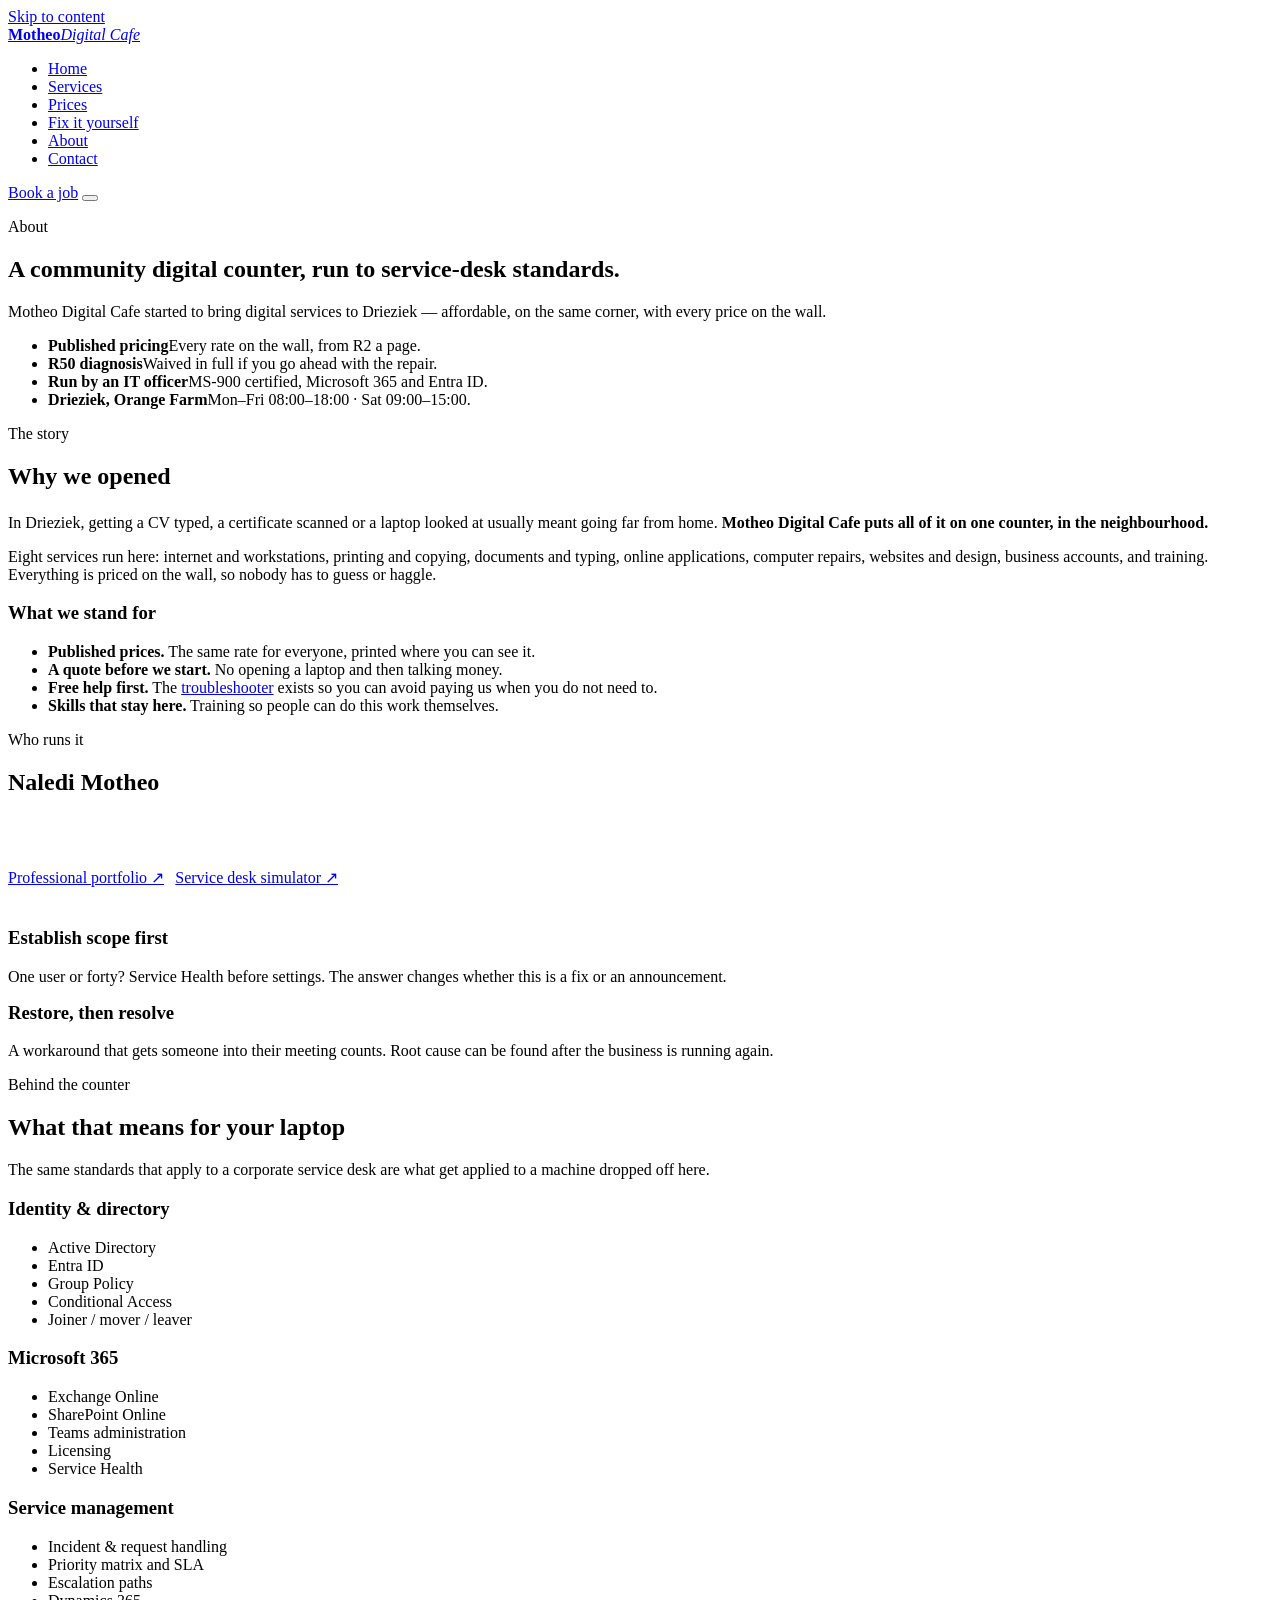
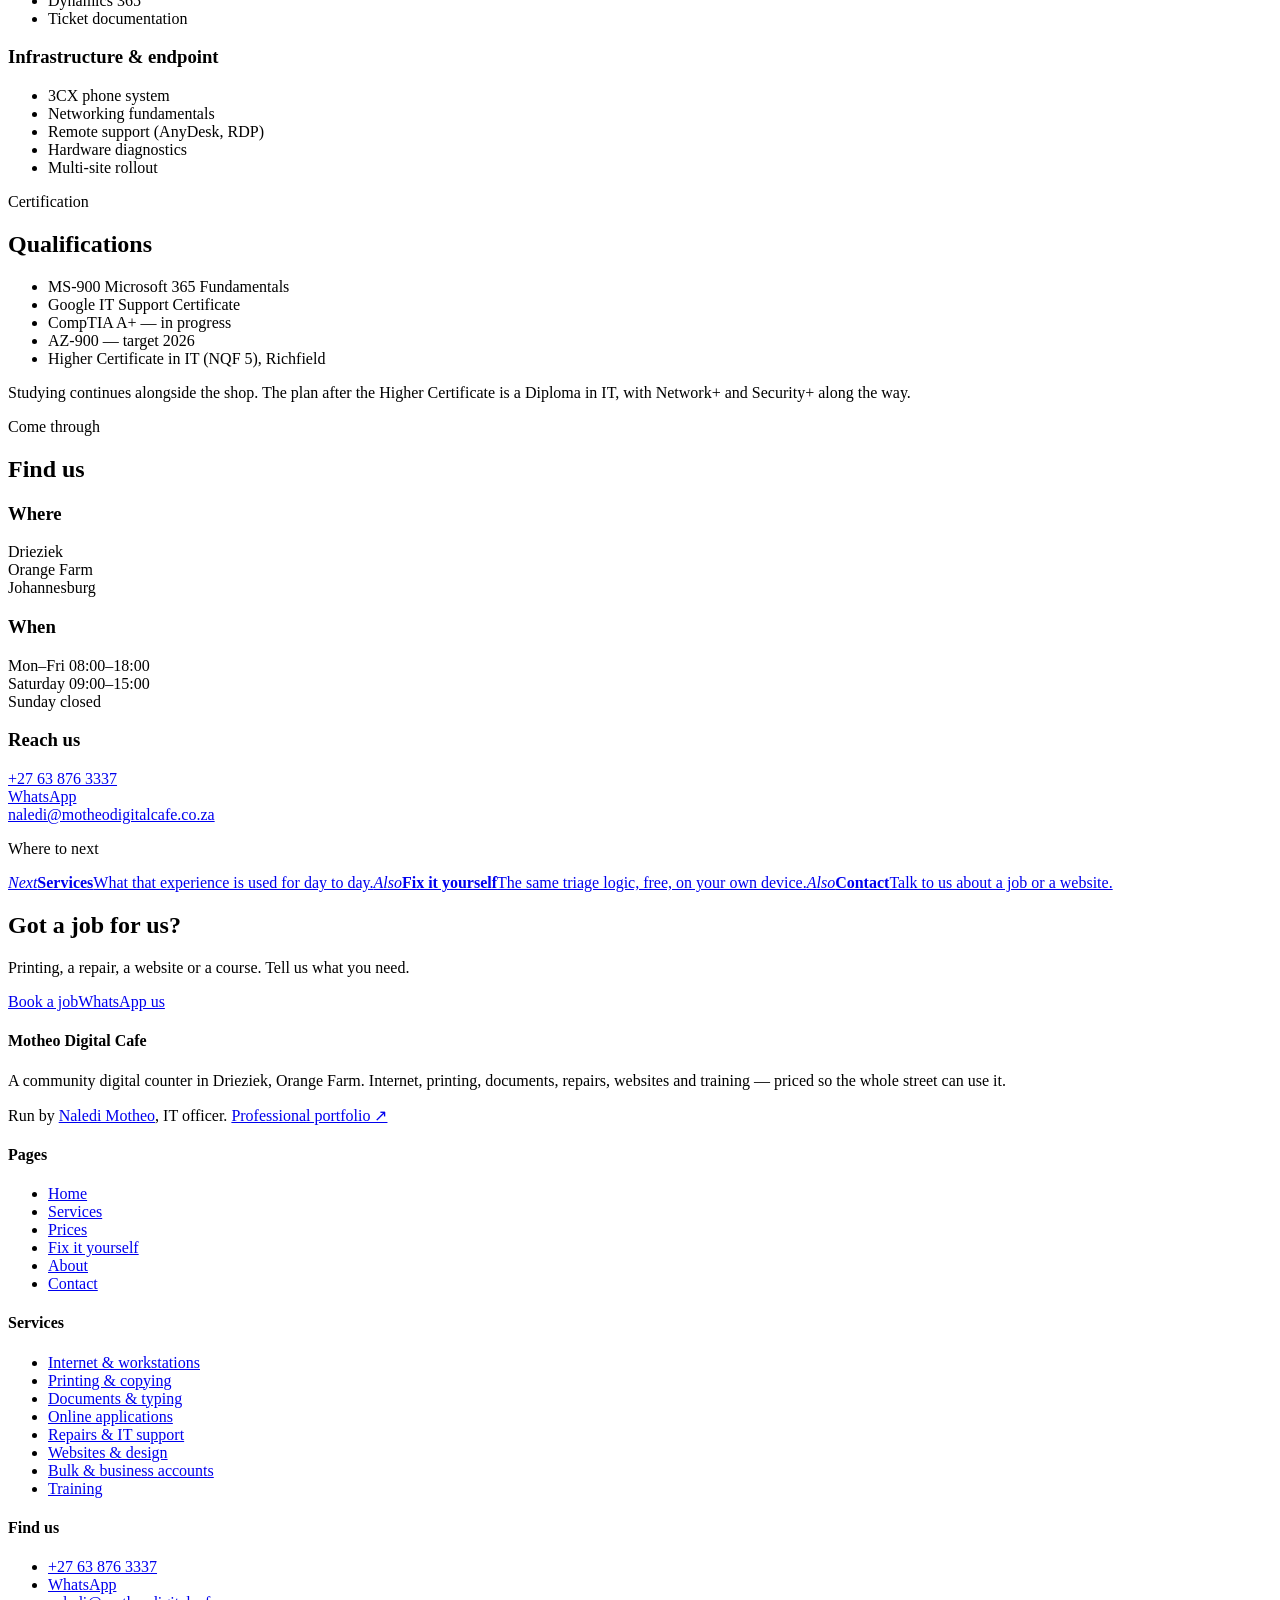
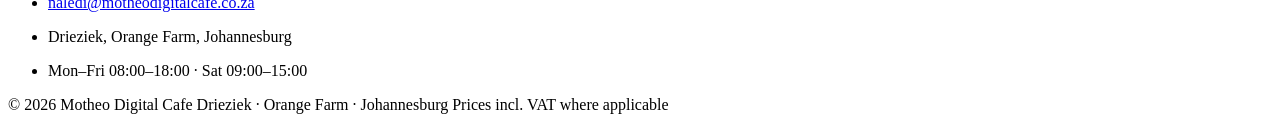
==== about/index.html @ 79b9d82f "Update: remove Afrika Tikkun/taxi references, new logos, clean URLs" ====
<!DOCTYPE html>
<html lang="en-ZA">
<head>
<meta charset="utf-8">
<meta name="viewport" content="width=device-width,initial-scale=1">
<title>About — Motheo Digital Cafe</title>
<meta name="description" content="Motheo Digital Cafe is a community digital counter in Drieziek, Orange Farm, run by Naledi Motheo, an IT officer working in Microsoft 365 and Entra ID administration.">
<meta name="theme-color" content="#0a0a0a">
<link rel="icon" href="assets/favicon.png">
<meta property="og:title" content="About — Motheo Digital Cafe">
<meta property="og:description" content="Motheo Digital Cafe is a community digital counter in Drieziek, Orange Farm, run by Naledi Motheo, an IT officer working in Microsoft 365 and Entra ID administration.">
<meta property="og:type" content="website">
<link rel="preconnect" href="https://fonts.googleapis.com">
<link rel="preconnect" href="https://fonts.gstatic.com" crossorigin>
<link href="https://fonts.googleapis.com/css2?family=Inter:wght@400;500;600;700;800&family=IBM+Plex+Mono:wght@400;500&display=swap" rel="stylesheet">
<link rel="stylesheet" href="style.css">
</head>
<body>
<a class="skip" href="#main">Skip to content</a>
<header class="nav">
  <div class="nav-in">
    <a class="brand" href="/"><b>Motheo</b><i>Digital Cafe</i></a>
    <nav aria-label="Main"><ul class="nav-links" id="menu"><li><a href="/">Home</a></li><li><a href="/services/">Services</a></li><li><a href="/prices/">Prices</a></li><li><a href="/fix/">Fix it yourself</a></li><li><a href="/about/" aria-current="page">About</a></li><li><a href="/contact/">Contact</a></li></ul></nav>
    <a class="pill pill-solid pill-sm nav-cta" href="/contact/">Book a job</a>
    <button class="burger" id="burger" aria-label="Menu" aria-expanded="false" aria-controls="menu">
      <span></span><span></span><span></span></button>
  </div>
</header>
<main id="main">
<section class="hero">
  <div class="wrap">
    <p class="eyebrow on-ink">About</p>
    <h1>A community digital counter, run to service-desk standards.</h1>
    <p>Motheo Digital Cafe started to bring digital services to Drieziek — affordable, on the same corner, with every price on the wall.</p>
  </div>
</section>
<div class="trustbar"><ul><li><span><b>Published pricing</b>Every rate on the wall, from R2 a page.</span></li><li><span><b>R50 diagnosis</b>Waived in full if you go ahead with the repair.</span></li><li><span><b>Run by an IT officer</b>MS-900 certified, Microsoft 365 and Entra ID.</span></li><li><span><b>Drieziek, Orange Farm</b>Mon–Fri 08:00–18:00 · Sat 09:00–15:00.</span></li></ul></div>

<section class="sec">
  <div class="wrap">
    <div class="prose rv">
      <p class="eyebrow">The story</p>
      <h2 class="sec-title" style="margin-bottom:1.5rem">Why we opened</h2>
      <p>In Drieziek, getting a CV typed, a certificate scanned or a laptop looked at usually meant going far from home. <strong>Motheo Digital Cafe puts all of it on one counter, in the neighbourhood.</strong></p>
      <p>Eight services run here: internet and workstations, printing and copying, documents
      and typing, online applications, computer repairs, websites and design, business
      accounts, and training. Everything is priced on the wall, so nobody has to guess
      or haggle.</p>
      <h3>What we stand for</h3>
      <ul>
        <li><strong>Published prices.</strong> The same rate for everyone, printed where you can see it.</li>
        <li><strong>A quote before we start.</strong> No opening a laptop and then talking money.</li>
        <li><strong>Free help first.</strong> The <a href="/fix/">troubleshooter</a> exists so you can
        avoid paying us when you do not need to.</li>
        <li><strong>Skills that stay here.</strong> Training so people can do this work themselves.</li>
      </ul>
    </div>
  </div>
</section>

<section class="sec sec-ink">
  <div class="wrap">
    <div class="sec-head sec-head-row rv">
      <div><p class="eyebrow on-ink">Who runs it</p>
        <h2 class="sec-title">Naledi Motheo</h2></div>
      <p class="sec-sub" style="color:rgba(255,255,255,.62)">IT Officer with hands-on experience across Microsoft 365, Entra ID, and incident management. The same service-desk standards that apply to enterprise systems are applied to every job at the counter.</p>
    </div>
    <div class="rv" style="display:flex;flex-wrap:wrap;gap:.7rem;margin-bottom:2.5rem">
      <a class="pill pill-invert" href="https://motheotech.github.io/naledi-portfolio/" target="_blank" rel="noopener">Professional portfolio &#8599;</a>
      <a class="pill pill-ghost" href="https://servicedesk-simulator.com/" target="_blank" rel="noopener"><span>Service desk simulator &#8599;</span></a>
    </div>
    <div class="steps rv" style="grid-template-columns:repeat(2,1fr)">
      <div class="step"><h3 style="margin-top:0">Establish scope first</h3>
        <p>One user or forty? Service Health before settings. The answer changes whether
        this is a fix or an announcement.</p></div>
      <div class="step"><h3 style="margin-top:0">Restore, then resolve</h3>
        <p>A workaround that gets someone into their meeting counts. Root cause can be found
        after the business is running again.</p></div>
    </div>
  </div>
</section>

<section class="sec">
  <div class="wrap">
    <div class="sec-head rv"><p class="eyebrow">Behind the counter</p>
      <h2 class="sec-title">What that means for your laptop</h2>
      <p class="sec-sub">The same standards that apply to a corporate service desk are what
      get applied to a machine dropped off here.</p></div>
    <div class="board rv"><div class="board-cols"><div class="board-group"><h3>Identity &amp; directory</h3><ul class="caps"><li>Active Directory</li><li>Entra ID</li><li>Group Policy</li><li>Conditional Access</li><li>Joiner / mover / leaver</li></ul></div><div class="board-group"><h3>Microsoft 365</h3><ul class="caps"><li>Exchange Online</li><li>SharePoint Online</li><li>Teams administration</li><li>Licensing</li><li>Service Health</li></ul></div><div class="board-group"><h3>Service management</h3><ul class="caps"><li>Incident &amp; request handling</li><li>Priority matrix and SLA</li><li>Escalation paths</li><li>Dynamics 365</li><li>Ticket documentation</li></ul></div><div class="board-group"><h3>Infrastructure &amp; endpoint</h3><ul class="caps"><li>3CX phone system</li><li>Networking fundamentals</li><li>Remote support (AnyDesk, RDP)</li><li>Hardware diagnostics</li><li>Multi-site rollout</li></ul></div></div></div>
  </div>
</section>

<section class="sec sec-fog">
  <div class="wrap">
    <div class="sec-head rv"><p class="eyebrow">Certification</p>
      <h2 class="sec-title">Qualifications</h2></div>
    <div class="prose rv"><ul><li>MS-900 Microsoft 365 Fundamentals</li><li>Google IT Support Certificate</li><li>CompTIA A+ — in progress</li><li>AZ-900 — target 2026</li><li>Higher Certificate in IT (NQF 5), Richfield</li></ul>
      <p>Studying continues alongside the shop. The plan after the Higher Certificate is a
      Diploma in IT, with Network+ and Security+ along the way.</p></div>
  </div>
</section>

<section class="sec">
  <div class="wrap">
    <div class="sec-head rv"><p class="eyebrow">Come through</p>
      <h2 class="sec-title">Find us</h2></div>
    <div class="visit rv">
      <div><h3>Where</h3><p>Drieziek<br>Orange Farm<br>Johannesburg</p></div>
      <div><h3>When</h3><p>Mon–Fri 08:00–18:00<br>Saturday 09:00–15:00<br>Sunday closed</p></div>
      <div><h3>Reach us</h3><p><a href="tel:+27638763337">+27 63 876 3337</a><br>
        <a href="https://wa.me/27638763337">WhatsApp</a><br><a href="mailto:naledi@motheodigitalcafe.co.za">naledi@motheodigitalcafe.co.za</a></p></div>
    </div>
  </div>
</section>

<section class="sec">
  <div class="wrap">
    <div class="xref rv">
      <p class="eyebrow">Where to next</p>
      <div class="xref-grid"><a class="xref-card" href="/services/"><em>Next</em><b>Services</b><span>What that experience is used for day to day.</span></a><a class="xref-card" href="/fix/"><em>Also</em><b>Fix it yourself</b><span>The same triage logic, free, on your own device.</span></a><a class="xref-card" href="/contact/"><em>Also</em><b>Contact</b><span>Talk to us about a job or a website.</span></a></div>
    </div>
  </div>
</section>
<section class="band">
  <div class="wrap">
    <h2>Got a job for us?</h2><p>Printing, a repair, a website or a course. Tell us what you need.</p>
    <div class="band-cta"><a class="pill pill-invert" href="/contact/">Book a job</a><a class="pill pill-ghost" href="https://wa.me/27638763337"><span>WhatsApp us</span></a></div>
  </div>
</section>
</main>
<footer class="foot">
  <div class="wrap">
    <div class="foot-grid">
      <div>
        <h4>Motheo Digital Cafe</h4>
        <p>A community digital counter in Drieziek, Orange Farm. Internet, printing,
        documents, repairs, websites and training — priced so the whole street can use it.</p>
        <p style="margin-top:.8rem">Run by <a href="/about/">Naledi Motheo</a>,
        IT officer. <a href="https://motheotech.github.io/naledi-portfolio/" target="_blank" rel="noopener">Professional portfolio &#8599;</a></p>
      </div>
      <div><h4>Pages</h4><ul><li><a href="/">Home</a></li><li><a href="/services/">Services</a></li><li><a href="/prices/">Prices</a></li><li><a href="/fix/">Fix it yourself</a></li><li><a href="/about/">About</a></li><li><a href="/contact/">Contact</a></li></ul></div>
      <div><h4>Services</h4><ul><li><a href="/services/">Internet &amp; workstations</a></li><li><a href="/services/">Printing &amp; copying</a></li><li><a href="/services/">Documents &amp; typing</a></li><li><a href="/services/">Online applications</a></li><li><a href="/services/">Repairs &amp; IT support</a></li><li><a href="/services/">Websites &amp; design</a></li><li><a href="/services/">Bulk &amp; business accounts</a></li><li><a href="/services/">Training</a></li></ul></div>
      <div>
        <h4>Find us</h4>
        <ul>
          <li><a href="tel:+27638763337">+27 63 876 3337</a></li>
          <li><a href="https://wa.me/27638763337">WhatsApp</a></li>
          <li><a href="mailto:naledi@motheodigitalcafe.co.za">naledi@motheodigitalcafe.co.za</a></li>
          <li><p>Drieziek, Orange Farm, Johannesburg</p></li>
          <li><p>Mon–Fri 08:00–18:00 · Sat 09:00–15:00</p></li>
        </ul>
      </div>
    </div>
    <div class="foot-bottom">
      <span>&copy; 2026 Motheo Digital Cafe</span>
      <span>Drieziek · Orange Farm · Johannesburg</span>
      <span>Prices incl. VAT where applicable</span>
    </div>
  </div>
</footer>
<script src="site.js" defer></script>
</body>
</html>
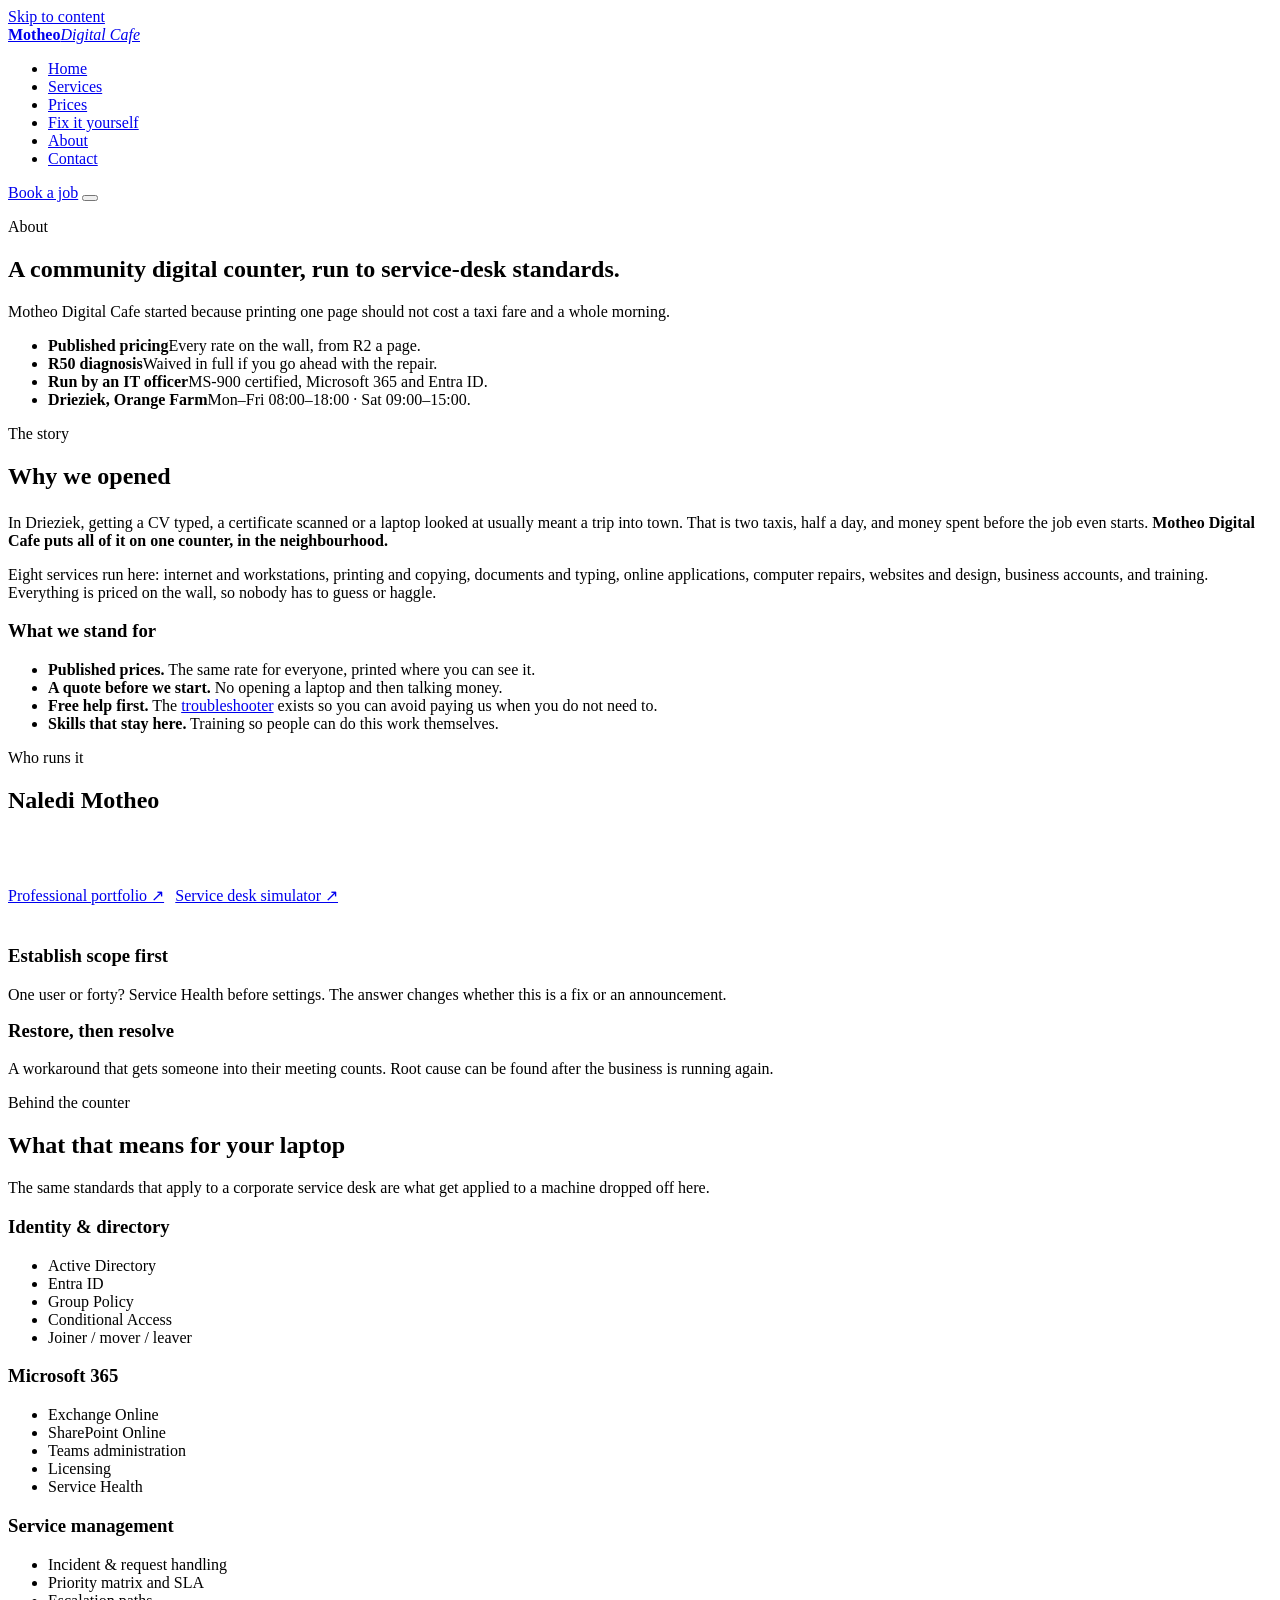
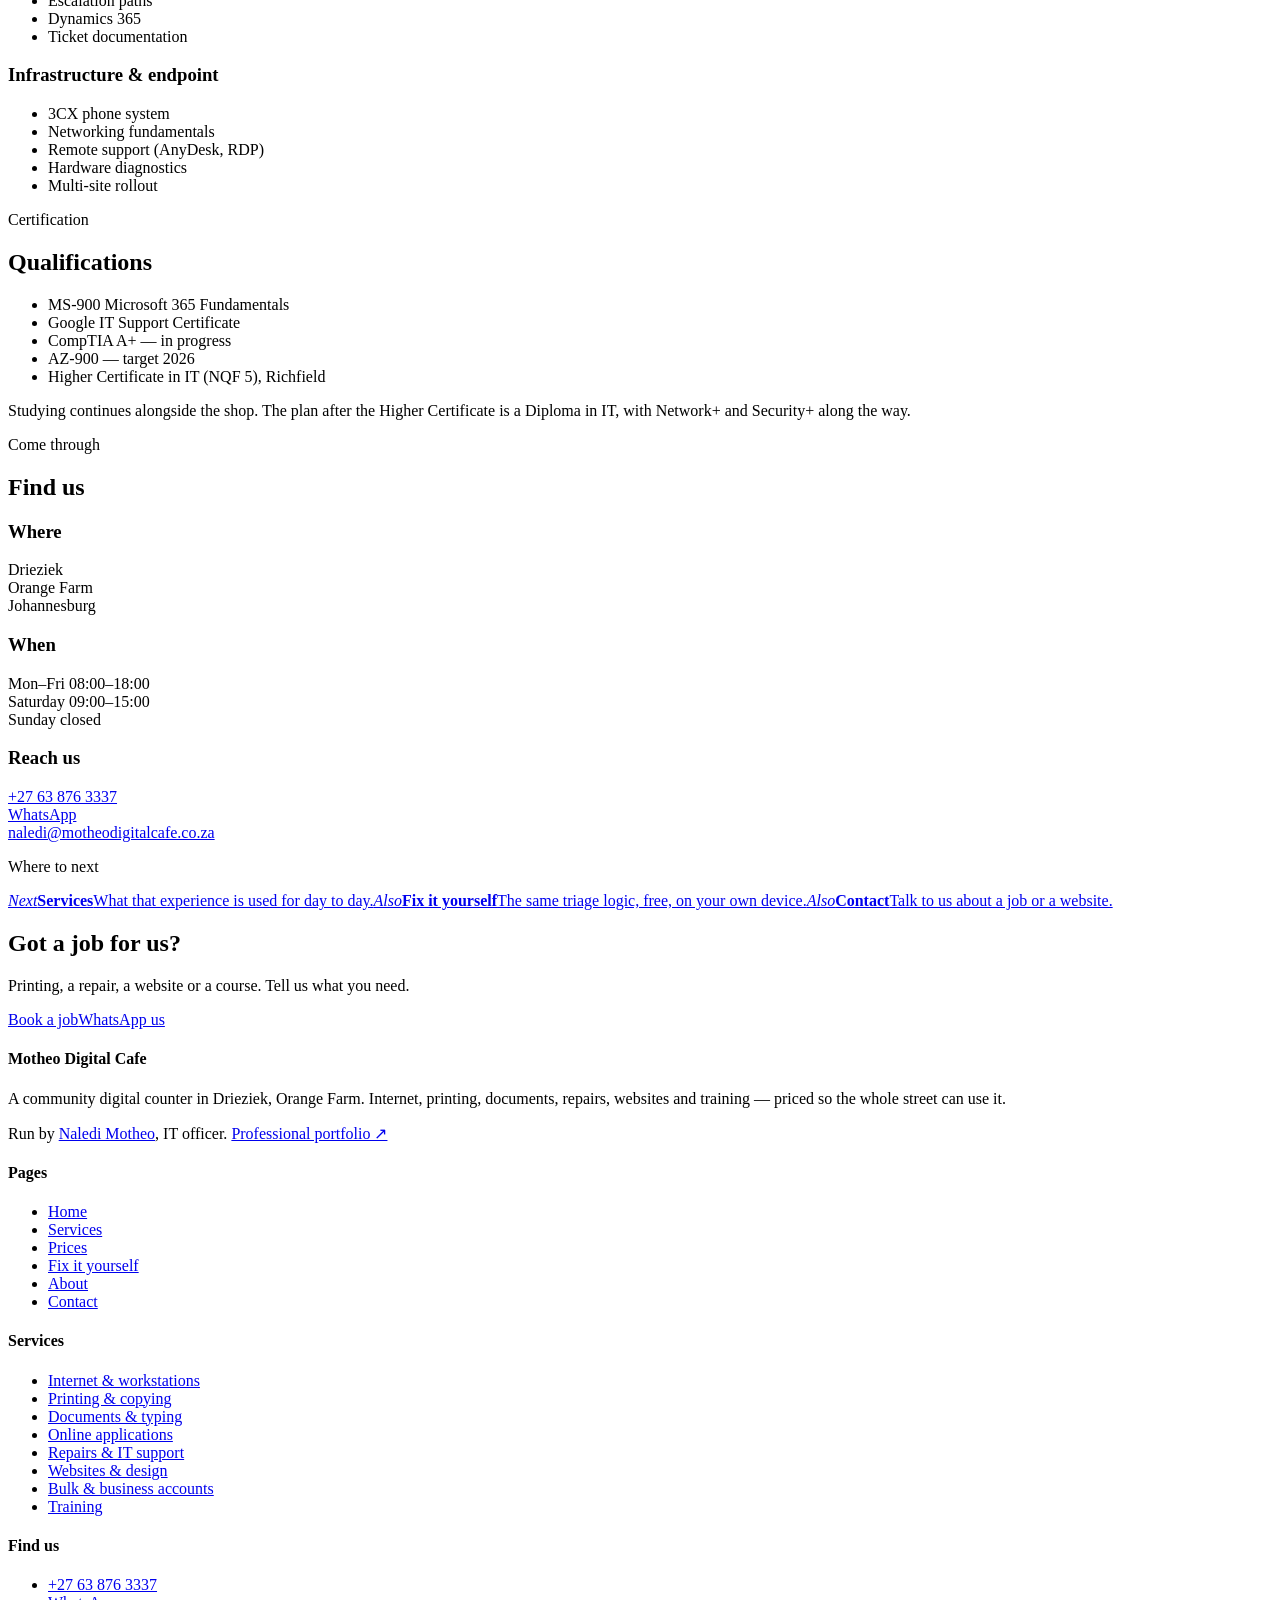
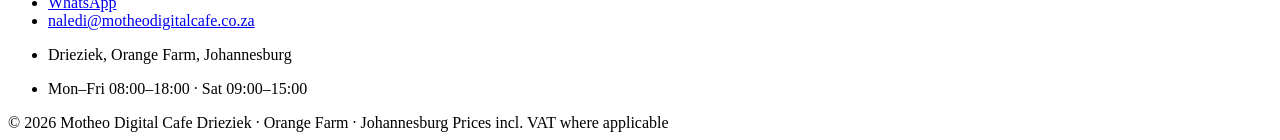
==== commit 4932e812: "Reorganize with folders for clean URLs" ====
--- a/about/index.html
+++ b/about/index.html
@@ -31,7 +31,8 @@
   <div class="wrap">
     <p class="eyebrow on-ink">About</p>
     <h1>A community digital counter, run to service-desk standards.</h1>
-    <p>Motheo Digital Cafe started to bring digital services to Drieziek — affordable, on the same corner, with every price on the wall.</p>
+    <p>Motheo Digital Cafe started because printing one page should not cost a taxi fare
+    and a whole morning.</p>
   </div>
 </section>
 <div class="trustbar"><ul><li><span><b>Published pricing</b>Every rate on the wall, from R2 a page.</span></li><li><span><b>R50 diagnosis</b>Waived in full if you go ahead with the repair.</span></li><li><span><b>Run by an IT officer</b>MS-900 certified, Microsoft 365 and Entra ID.</span></li><li><span><b>Drieziek, Orange Farm</b>Mon–Fri 08:00–18:00 · Sat 09:00–15:00.</span></li></ul></div>
@@ -41,7 +42,10 @@
     <div class="prose rv">
       <p class="eyebrow">The story</p>
       <h2 class="sec-title" style="margin-bottom:1.5rem">Why we opened</h2>
-      <p>In Drieziek, getting a CV typed, a certificate scanned or a laptop looked at usually meant going far from home. <strong>Motheo Digital Cafe puts all of it on one counter, in the neighbourhood.</strong></p>
+      <p>In Drieziek, getting a CV typed, a certificate scanned or a laptop looked at usually
+      meant a trip into town. That is two taxis, half a day, and money spent before the job
+      even starts. <strong>Motheo Digital Cafe puts all of it on one counter, in the
+      neighbourhood.</strong></p>
       <p>Eight services run here: internet and workstations, printing and copying, documents
       and typing, online applications, computer repairs, websites and design, business
       accounts, and training. Everything is priced on the wall, so nobody has to guess
@@ -63,7 +67,10 @@
     <div class="sec-head sec-head-row rv">
       <div><p class="eyebrow on-ink">Who runs it</p>
         <h2 class="sec-title">Naledi Motheo</h2></div>
-      <p class="sec-sub" style="color:rgba(255,255,255,.62)">IT Officer with hands-on experience across Microsoft 365, Entra ID, and incident management. The same service-desk standards that apply to enterprise systems are applied to every job at the counter.</p>
+      <p class="sec-sub" style="color:rgba(255,255,255,.62)">IT Officer, Afrika Tikkun Services.
+      Microsoft 365 and Entra ID administration, ITIL-aligned incident management, and the
+      unglamorous hands-on work underneath both — around a hundred tickets a month across
+      three sites, remote users and the phone system.</p>
     </div>
     <div class="rv" style="display:flex;flex-wrap:wrap;gap:.7rem;margin-bottom:2.5rem">
       <a class="pill pill-invert" href="https://motheotech.github.io/naledi-portfolio/" target="_blank" rel="noopener">Professional portfolio &#8599;</a>
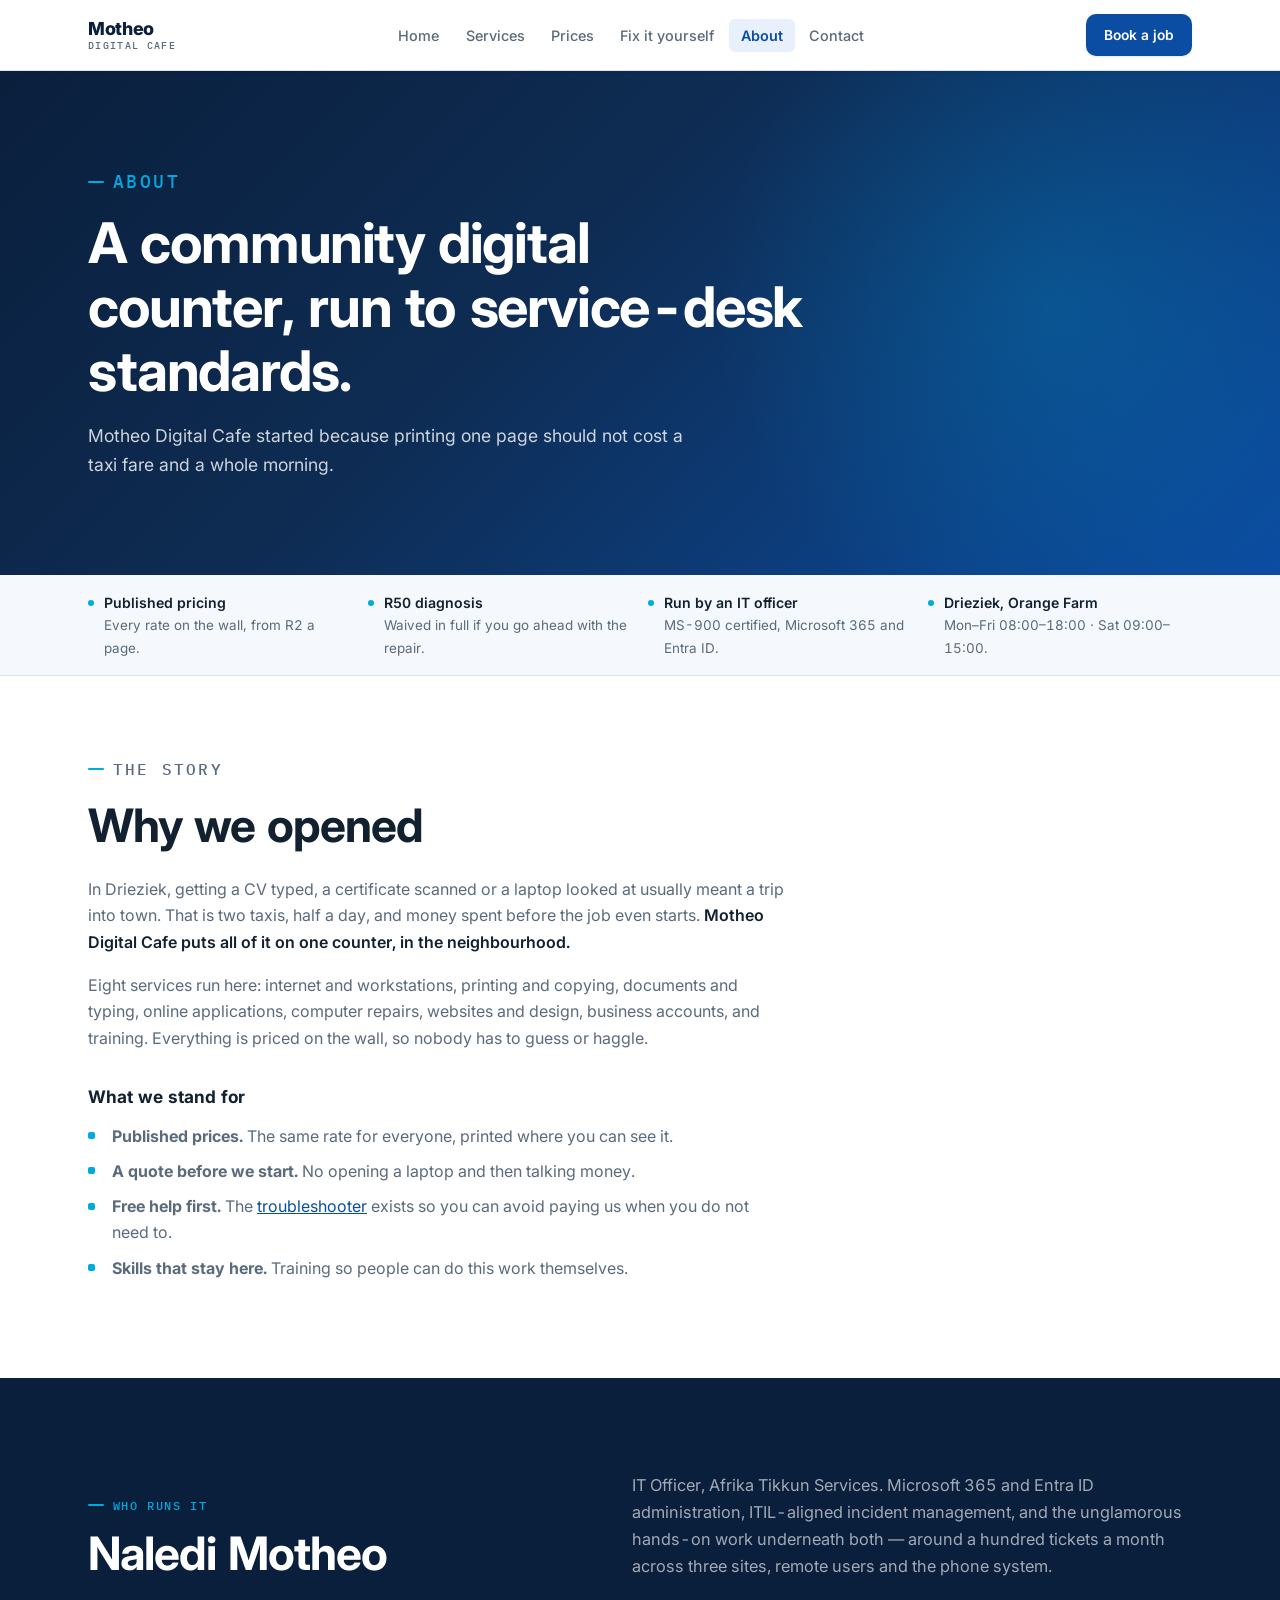
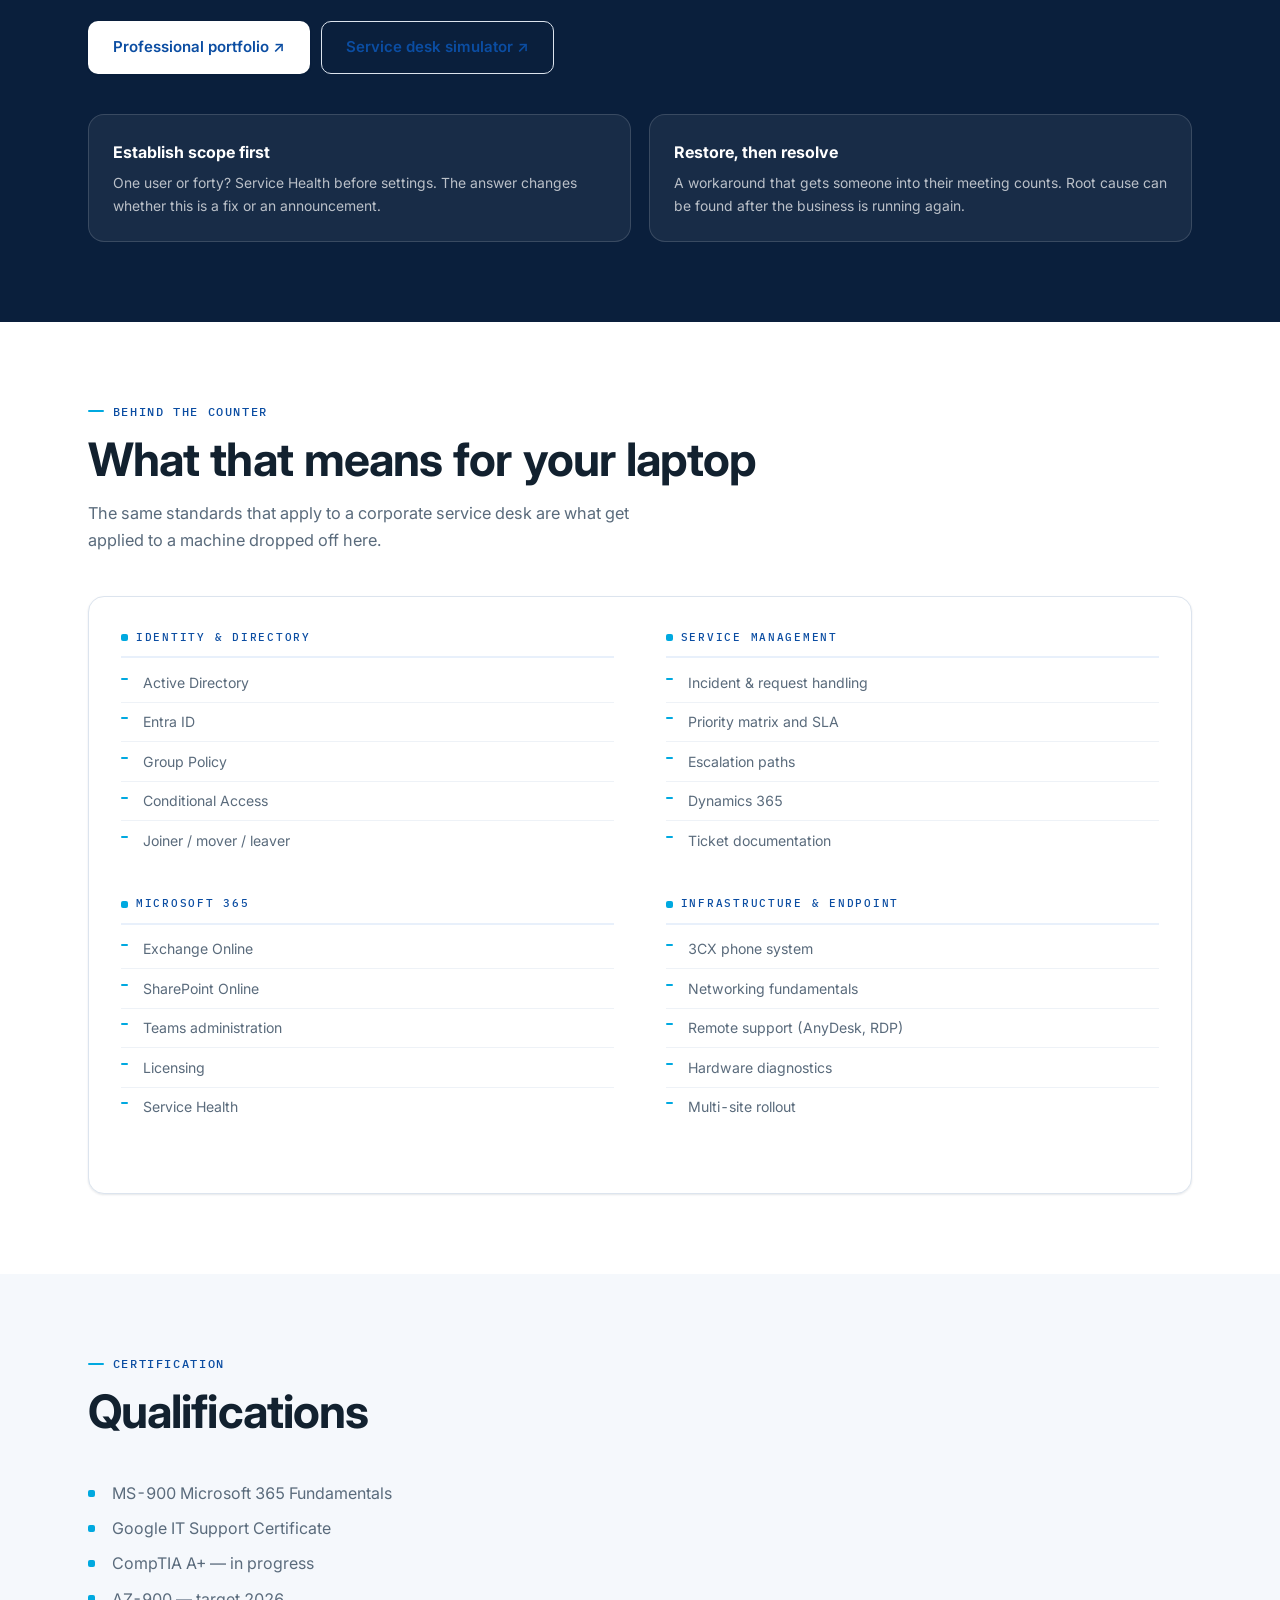
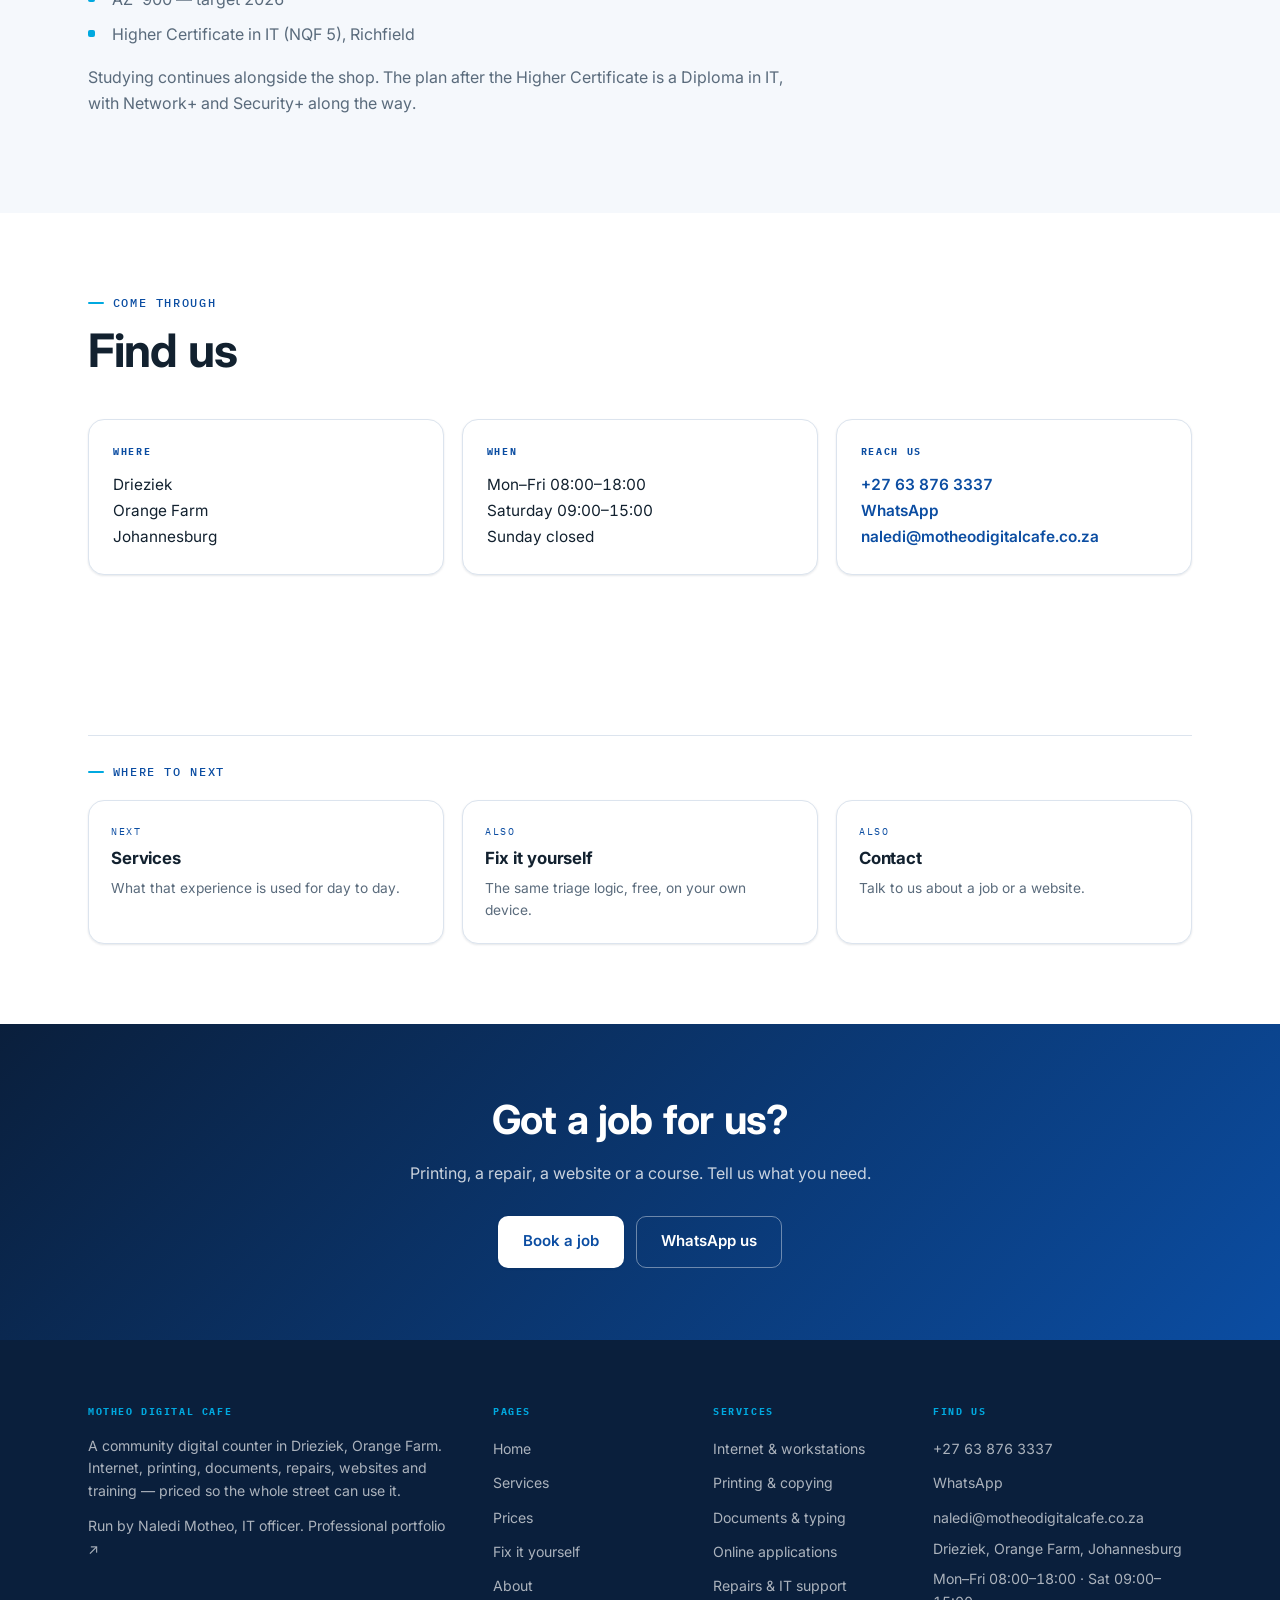
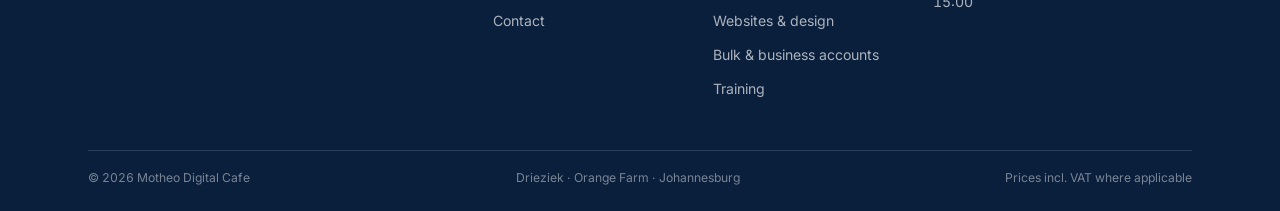
==== commit 81f90285: "Fix asset paths for subdirectories" ====
--- a/about/index.html
+++ b/about/index.html
@@ -13,7 +13,7 @@
 <link rel="preconnect" href="https://fonts.googleapis.com">
 <link rel="preconnect" href="https://fonts.gstatic.com" crossorigin>
 <link href="https://fonts.googleapis.com/css2?family=Inter:wght@400;500;600;700;800&family=IBM+Plex+Mono:wght@400;500&display=swap" rel="stylesheet">
-<link rel="stylesheet" href="style.css">
+<link rel="stylesheet" href="/style.css">
 </head>
 <body>
 <a class="skip" href="#main">Skip to content</a>
@@ -165,6 +165,6 @@
     </div>
   </div>
 </footer>
-<script src="site.js" defer></script>
+<script src="/site.js" defer></script>
 </body>
 </html>
--- a/style.css
+++ b/style.css
@@ -0,0 +1,402 @@
+/* ==========================================================================
+   Motheo Digital Cafe — corporate ICT design system
+   Navy / royal blue / cyan. Rounded, layered, credential-forward.
+   ========================================================================== */
+
+:root{
+  /* brand */
+  --navy:#0a1f3c;
+  --navy-2:#0e2c53;
+  --brand:#0b4da2;
+  --brand-dk:#083a7d;
+  --brand-lt:#e8f0fb;
+  --cyan:#00a9e0;
+  --cyan-dk:#0089b5;
+
+  /* neutrals */
+  --paper:#ffffff;
+  --mist:#f5f8fc;
+  --ink:#12212f;
+  --slate:#5a6b7c;
+  --line:#dce4ee;
+  --line-2:#eef2f7;
+
+  --ok:#0f8a5f;
+
+  --ui:'Inter',-apple-system,'Segoe UI',Roboto,sans-serif;
+  --mono:'IBM Plex Mono',ui-monospace,'SF Mono',Menlo,monospace;
+
+  --r:10px;
+  --r-lg:16px;
+  --sh-1:0 1px 2px rgba(10,31,60,.06),0 1px 3px rgba(10,31,60,.05);
+  --sh-2:0 2px 4px rgba(10,31,60,.05),0 12px 28px rgba(10,31,60,.09);
+  --sh-3:0 4px 8px rgba(10,31,60,.06),0 24px 48px rgba(10,31,60,.13);
+
+  --wrap:1200px;
+  --gut:clamp(1.25rem,4vw,3rem);
+}
+
+*,*::before,*::after{margin:0;padding:0;box-sizing:border-box}
+html{scroll-behavior:smooth;-webkit-text-size-adjust:100%}
+body{
+  font-family:var(--ui);background:var(--paper);color:var(--ink);
+  font-size:16px;line-height:1.65;overflow-x:hidden;
+  font-variant-numeric:tabular-nums;-webkit-font-smoothing:antialiased;
+}
+img{max-width:100%;display:block}
+a{color:var(--brand)}
+ul{list-style:none}
+
+.skip{position:absolute;left:-9999px;background:var(--brand);color:#fff;
+  padding:.8rem 1.2rem;border-radius:var(--r);z-index:9999}
+.skip:focus{left:.75rem;top:.75rem}
+:focus-visible{outline:3px solid var(--cyan);outline-offset:2px;border-radius:4px}
+
+.wrap{max-width:var(--wrap);margin:0 auto;padding-inline:var(--gut)}
+
+/* ---------- type ---------- */
+.eyebrow{
+  font-family:var(--mono);font-size:.72rem;font-weight:500;letter-spacing:.14em;
+  text-transform:uppercase;color:var(--brand);display:flex;align-items:center;gap:.55rem;
+}
+.eyebrow::before{content:"";width:16px;height:2px;background:var(--cyan);flex:none;border-radius:2px}
+.eyebrow.on-ink{color:var(--cyan)}
+
+h2.sec-title{
+  font-size:clamp(1.9rem,3.6vw,2.9rem);line-height:1.15;letter-spacing:-.02em;
+  font-weight:700;margin:.75rem 0 0;
+}
+.sec-sub{color:var(--slate);max-width:56ch;margin-top:.9rem;font-size:1.02rem}
+.sec-ink .sec-sub{color:rgba(255,255,255,.72)}
+.display,.stroke{font-weight:700}
+.stroke{color:var(--cyan)}
+
+/* ---------- buttons ---------- */
+.pill{
+  display:inline-flex;align-items:center;gap:.5rem;font-size:.94rem;font-weight:600;
+  padding:.8rem 1.5rem;border-radius:var(--r);text-decoration:none;border:1.5px solid transparent;
+  cursor:pointer;transition:background .18s,color .18s,border-color .18s,box-shadow .18s,transform .18s;
+}
+.pill-solid{background:var(--brand);color:#fff;box-shadow:var(--sh-1)}
+.pill-solid:hover{background:var(--brand-dk);box-shadow:var(--sh-2);transform:translateY(-1px)}
+.pill-invert{background:#fff;color:var(--brand);box-shadow:var(--sh-1)}
+.pill-invert:hover{background:var(--brand-lt);box-shadow:var(--sh-2);transform:translateY(-1px)}
+.pill-ghost{border-color:rgba(255,255,255,.4);color:#fff;background:transparent}
+.pill-ghost:hover{border-color:#fff;background:rgba(255,255,255,.12)}
+.sec .pill-ghost,.prose .pill-ghost{border-color:var(--line);color:var(--brand)}
+.sec .pill-ghost:hover{border-color:var(--brand);background:var(--brand-lt)}
+.pill-sm{padding:.55rem 1.05rem;font-size:.86rem}
+
+/* ---------- nav ---------- */
+.nav{position:sticky;top:0;z-index:900;background:rgba(255,255,255,.96);
+  backdrop-filter:blur(12px);border-bottom:1px solid var(--line);box-shadow:var(--sh-1)}
+.nav-in{max-width:var(--wrap);margin:0 auto;padding:0 var(--gut);height:70px;
+  display:flex;align-items:center;justify-content:space-between;gap:1.5rem}
+.brand{display:flex;flex-direction:column;text-decoration:none;flex:none;line-height:1.15}
+.brand b{font-size:1.12rem;font-weight:800;letter-spacing:-.02em;color:var(--navy)}
+.brand i{font-style:normal;font-family:var(--mono);font-size:.6rem;font-weight:500;
+  letter-spacing:.14em;text-transform:uppercase;color:var(--slate)}
+.nav-links{display:flex;gap:.15rem;align-items:center}
+.nav-links a{text-decoration:none;font-size:.9rem;font-weight:500;padding:.5rem .75rem;
+  color:var(--slate);border-radius:6px;transition:all .16s}
+.nav-links a:hover{color:var(--brand);background:var(--brand-lt)}
+.nav-links a[aria-current="page"]{color:var(--brand);font-weight:600;background:var(--brand-lt)}
+.nav-cta{flex:none}
+.burger{display:none;background:none;border:1px solid var(--line);border-radius:8px;
+  padding:.5rem;cursor:pointer}
+.burger span{display:block;width:20px;height:2px;background:var(--navy);margin:4px 0;border-radius:2px}
+
+/* ---------- hero ---------- */
+.hero{
+  background:linear-gradient(135deg,var(--navy) 0%,var(--navy-2) 42%,var(--brand) 100%);
+  color:#fff;padding:clamp(3.5rem,8vw,6rem) 0;position:relative;overflow:hidden;
+}
+.hero::after{
+  content:"";position:absolute;right:-12%;top:-30%;width:60%;aspect-ratio:1;
+  background:radial-gradient(circle,rgba(0,169,224,.22),transparent 62%);pointer-events:none;
+}
+.hero .wrap{position:relative;z-index:1}
+.hero h1{
+  font-size:clamp(2.1rem,4.6vw,3.5rem);line-height:1.14;letter-spacing:-.025em;
+  font-weight:700;margin:1rem 0 1.1rem;max-width:20ch;
+}
+.hero h1 br{display:none}
+.hero p{color:rgba(255,255,255,.8);max-width:56ch;font-size:clamp(1rem,1.5vw,1.1rem)}
+.hero-cta{display:flex;flex-wrap:wrap;gap:.7rem;margin-top:1.9rem}
+.hero-meta{display:flex;flex-wrap:wrap;gap:1.5rem 2.5rem;margin-top:2.6rem;
+  padding-top:1.5rem;border-top:1px solid rgba(255,255,255,.18)}
+.hero-meta div{min-width:130px}
+.hero-meta dt{font-family:var(--mono);font-size:.62rem;letter-spacing:.14em;
+  text-transform:uppercase;color:var(--cyan);margin-bottom:.25rem}
+.hero-meta dd{font-size:.95rem;font-weight:600}
+
+/* ---------- trust bar (replaces the marquee) ---------- */
+.trustbar{background:var(--mist);border-bottom:1px solid var(--line)}
+.trustbar ul{max-width:var(--wrap);margin:0 auto;padding:1rem var(--gut);
+  display:grid;grid-template-columns:repeat(4,1fr);gap:1rem}
+.trustbar li{display:flex;gap:.6rem;align-items:flex-start;font-size:.84rem;color:var(--slate)}
+.trustbar li::before{content:"";width:6px;height:6px;border-radius:50%;background:var(--cyan);
+  flex:none;margin-top:.55rem}
+.trustbar b{display:block;color:var(--ink);font-weight:600;font-size:.88rem}
+
+/* ---------- sections ---------- */
+.sec{padding:clamp(3rem,6.5vw,5rem) 0}
+.sec-fog{background:var(--mist)}
+.sec-ink{background:var(--navy);color:#fff}
+.sec-head{margin-bottom:clamp(1.8rem,3.5vw,2.6rem)}
+.sec-head-row{display:flex;flex-wrap:wrap;gap:1.5rem;align-items:flex-end;justify-content:space-between}
+
+/* ---------- service cards ---------- */
+.svc-grid{display:grid;grid-template-columns:repeat(3,1fr);gap:1.1rem}
+.svc{
+  background:var(--paper);border:1px solid var(--line);border-radius:var(--r-lg);
+  padding:1.6rem;text-decoration:none;color:inherit;display:flex;flex-direction:column;
+  min-height:212px;box-shadow:var(--sh-1);transition:box-shadow .2s,transform .2s,border-color .2s;
+}
+.svc:hover{box-shadow:var(--sh-3);transform:translateY(-3px);border-color:var(--brand)}
+.svc-kicker{font-family:var(--mono);font-size:.62rem;letter-spacing:.14em;text-transform:uppercase;
+  color:var(--brand);background:var(--brand-lt);align-self:flex-start;
+  padding:.28rem .6rem;border-radius:5px}
+.svc h3{font-size:1.16rem;font-weight:700;letter-spacing:-.015em;margin:.85rem 0 .5rem}
+.svc p{font-size:.9rem;color:var(--slate);flex:1;line-height:1.6}
+.svc-foot{display:flex;align-items:center;justify-content:space-between;gap:1rem;
+  margin-top:1.3rem;padding-top:.9rem;border-top:1px solid var(--line-2)}
+.svc-from{font-size:1rem;font-weight:700;color:var(--brand)}
+.svc-arrow{color:var(--brand);font-weight:600;transition:transform .2s}
+.svc:hover .svc-arrow{transform:translateX(4px)}
+
+.svc-cta{background:linear-gradient(150deg,var(--navy),var(--brand));border-color:transparent;color:#fff}
+.svc-cta .svc-kicker{background:rgba(255,255,255,.16);color:#fff}
+.svc-cta p{color:rgba(255,255,255,.78)}
+.svc-cta .svc-foot{border-top-color:rgba(255,255,255,.22)}
+.svc-cta .svc-from,.svc-cta .svc-arrow{color:var(--cyan)}
+.svc-cta:hover{border-color:transparent}
+
+/* ---------- price table ---------- */
+.board{background:var(--paper);border:1px solid var(--line);border-radius:var(--r-lg);
+  padding:clamp(1.2rem,3vw,2rem);box-shadow:var(--sh-1)}
+.board-cols{column-count:2;column-gap:clamp(1.5rem,4vw,3.5rem)}
+.board-group{break-inside:avoid;-webkit-column-break-inside:avoid;page-break-inside:avoid;
+  margin-bottom:2.2rem}
+.board-group h3{
+  font-family:var(--mono);font-size:.68rem;font-weight:500;letter-spacing:.16em;
+  text-transform:uppercase;color:var(--brand);display:flex;align-items:center;gap:.5rem;
+  padding-bottom:.6rem;border-bottom:2px solid var(--brand-lt);margin-bottom:.2rem;
+}
+.board-group h3::before{content:"";width:7px;height:7px;border-radius:2px;background:var(--cyan);flex:none}
+.row{display:grid;grid-template-columns:1fr auto;align-items:baseline;gap:.9rem;
+  padding:.58rem .6rem;margin-inline:-.6rem;border-radius:6px;
+  border-bottom:1px solid var(--line-2);transition:background .15s}
+.row:hover{background:var(--brand-lt)}
+.row-name{display:flex;align-items:baseline;gap:.45rem;font-size:.92rem;min-width:0}
+.row-name::after{content:"";flex:1;border-bottom:1px dotted var(--line);transform:translateY(-.28em)}
+.row-name small{font-size:.74rem;color:var(--slate);flex:none}
+.row-price{font-size:.95rem;font-weight:700;white-space:nowrap;color:var(--navy)}
+.row:hover .row-price{color:var(--brand)}
+.board-foot{border-top:1px solid var(--line);padding-top:1.1rem;margin-top:.4rem;
+  display:flex;flex-wrap:wrap;gap:.8rem 2rem;justify-content:space-between;
+  font-size:.78rem;color:var(--slate)}
+
+/* ---------- steps ---------- */
+.steps{display:grid;grid-template-columns:repeat(4,1fr);gap:1.1rem}
+.step{background:rgba(255,255,255,.06);border:1px solid rgba(255,255,255,.14);
+  border-radius:var(--r-lg);padding:1.5rem}
+.sec:not(.sec-ink) .step{background:var(--paper);border-color:var(--line);box-shadow:var(--sh-1)}
+.step-n{font-family:var(--mono);font-size:.72rem;font-weight:500;letter-spacing:.14em;
+  color:var(--cyan);display:inline-block;padding:.3rem .6rem;border-radius:5px;
+  background:rgba(0,169,224,.14)}
+.sec:not(.sec-ink) .step-n{color:var(--brand);background:var(--brand-lt)}
+.step h3{font-size:1rem;font-weight:700;margin:.9rem 0 .45rem}
+.step p{font-size:.87rem;color:rgba(255,255,255,.7);line-height:1.6}
+.sec:not(.sec-ink) .step p{color:var(--slate)}
+
+/* ---------- quotes ---------- */
+.quotes{display:grid;grid-template-columns:repeat(3,1fr);gap:1.1rem}
+.quote{background:var(--paper);border:1px solid var(--line);border-radius:var(--r-lg);
+  padding:1.6rem;box-shadow:var(--sh-1)}
+.quote blockquote{font-size:1rem;line-height:1.62;color:var(--ink)}
+.quote figcaption{margin-top:1rem;padding-top:.9rem;border-top:1px solid var(--line-2);
+  font-family:var(--mono);font-size:.7rem;letter-spacing:.1em;text-transform:uppercase;color:var(--slate)}
+
+/* ---------- visit ---------- */
+.visit{display:grid;grid-template-columns:repeat(3,1fr);gap:1.1rem}
+.visit div{background:var(--paper);border:1px solid var(--line);border-radius:var(--r-lg);
+  padding:1.5rem;box-shadow:var(--sh-1)}
+.visit h3{font-family:var(--mono);font-size:.64rem;letter-spacing:.16em;text-transform:uppercase;
+  color:var(--brand);margin-bottom:.7rem}
+.visit p{font-size:.96rem;line-height:1.7;color:var(--ink)}
+.visit a{font-weight:600;text-decoration:none}
+.visit a:hover{text-decoration:underline}
+
+/* ---------- CTA band ---------- */
+.band{background:linear-gradient(135deg,var(--navy),var(--brand));color:#fff;
+  padding:clamp(2.8rem,6vw,4.5rem) 0;text-align:center}
+.band h2{font-size:clamp(1.7rem,3.4vw,2.5rem);font-weight:700;letter-spacing:-.02em;line-height:1.2}
+.band p{color:rgba(255,255,255,.78);max-width:56ch;margin:1rem auto 1.8rem}
+.band-cta{display:flex;flex-wrap:wrap;gap:.7rem;justify-content:center}
+
+/* ---------- prose ---------- */
+.prose{max-width:70ch}
+.prose p{margin-bottom:1.05rem;color:var(--slate);font-size:1rem}
+.prose p strong{color:var(--ink);font-weight:600}
+.prose h3{font-size:1.08rem;font-weight:700;color:var(--ink);margin:2rem 0 .7rem}
+.prose ul{margin:0 0 1.05rem}
+.prose li{position:relative;padding-left:1.5rem;margin-bottom:.55rem;color:var(--slate)}
+.prose li::before{content:"";position:absolute;left:0;top:.6em;width:7px;height:7px;
+  border-radius:2px;background:var(--cyan)}
+
+/* ---------- form ---------- */
+.form{display:grid;gap:1rem;max-width:540px;background:var(--paper);border:1px solid var(--line);
+  border-radius:var(--r-lg);padding:clamp(1.3rem,3vw,2rem);box-shadow:var(--sh-1)}
+.field label{display:block;font-size:.8rem;font-weight:600;color:var(--ink);margin-bottom:.4rem}
+.field input,.field select,.field textarea{
+  width:100%;font-family:var(--ui);font-size:.95rem;padding:.75rem .9rem;
+  border:1px solid var(--line);border-radius:var(--r);background:var(--paper);color:var(--ink);
+  transition:border-color .16s,box-shadow .16s;
+}
+.field input:focus,.field select:focus,.field textarea:focus{
+  border-color:var(--brand);box-shadow:0 0 0 3px var(--brand-lt);outline:none}
+.field textarea{min-height:130px;resize:vertical}
+
+/* ---------- cross-reference ---------- */
+.xref{border-top:1px solid var(--line);padding-top:1.6rem}
+.xref-grid{display:grid;grid-template-columns:repeat(3,1fr);gap:1.1rem;margin-top:1.2rem}
+.xref-card{background:var(--paper);border:1px solid var(--line);border-radius:var(--r-lg);
+  padding:1.4rem;text-decoration:none;color:inherit;display:flex;flex-direction:column;gap:.35rem;
+  box-shadow:var(--sh-1);transition:box-shadow .2s,transform .2s,border-color .2s}
+.xref-card:hover{box-shadow:var(--sh-3);transform:translateY(-3px);border-color:var(--brand)}
+.xref-card em{font-style:normal;font-family:var(--mono);font-size:.6rem;letter-spacing:.16em;
+  text-transform:uppercase;color:var(--brand)}
+.xref-card b{font-size:1.05rem;font-weight:700;letter-spacing:-.015em;color:var(--ink)}
+.xref-card span{font-size:.86rem;color:var(--slate);line-height:1.55}
+
+/* ---------- capability list ---------- */
+.caps{margin-top:.3rem}
+.caps li{font-size:.88rem;color:var(--slate);padding:.48rem 0 .48rem 1.4rem;
+  border-bottom:1px solid var(--line-2);position:relative}
+.caps li::before{content:"";position:absolute;left:0;top:1.05em;width:7px;height:2px;
+  border-radius:2px;background:var(--cyan)}
+.caps li:last-child{border-bottom:0}
+
+/* ==========================================================================
+   Fix It Yourself console
+   ========================================================================== */
+.cons{background:var(--navy);color:#fff;border-radius:var(--r-lg);overflow:hidden;
+  box-shadow:var(--sh-3);font-family:var(--ui)}
+.cons-bar{display:flex;align-items:center;gap:.65rem;padding:.85rem 1.2rem;
+  background:rgba(0,0,0,.24);border-bottom:1px solid rgba(255,255,255,.1);
+  font-family:var(--mono);font-size:.68rem;letter-spacing:.1em;text-transform:uppercase;
+  color:rgba(255,255,255,.6);flex-wrap:wrap}
+.cons-dot{width:8px;height:8px;background:var(--cyan);flex:none;border-radius:50%;
+  box-shadow:0 0 0 3px rgba(0,169,224,.22);animation:blip 1.8s ease-in-out infinite}
+@keyframes blip{50%{opacity:.35}}
+.cons-bar .spacer{flex:1}
+.cons-reset{background:rgba(255,255,255,.1);border:1px solid rgba(255,255,255,.2);color:#fff;
+  font-family:var(--mono);font-size:.6rem;letter-spacing:.12em;text-transform:uppercase;
+  padding:.35rem .7rem;border-radius:6px;cursor:pointer;transition:all .16s}
+.cons-reset:hover{background:var(--cyan);border-color:var(--cyan);color:var(--navy)}
+.cons-body{padding:clamp(1.3rem,3vw,2.2rem)}
+.cons-q{font-size:clamp(1.15rem,2.2vw,1.5rem);font-weight:700;letter-spacing:-.02em;
+  line-height:1.28;margin-bottom:.45rem}
+.cons-hint{font-size:.88rem;color:rgba(255,255,255,.62);margin-bottom:1.4rem;max-width:62ch}
+
+.chips{display:grid;grid-template-columns:repeat(auto-fit,minmax(200px,1fr));gap:.8rem}
+.chip{background:rgba(255,255,255,.07);border:1px solid rgba(255,255,255,.16);color:#fff;
+  font-family:var(--ui);text-align:left;padding:1rem 1.1rem;border-radius:var(--r);
+  cursor:pointer;transition:all .18s;display:flex;flex-direction:column;gap:.25rem}
+.chip:hover,.chip:focus-visible{background:rgba(0,169,224,.16);border-color:var(--cyan);
+  transform:translateY(-2px)}
+.chip b{font-size:.98rem;font-weight:600}
+.chip small{font-family:var(--mono);font-size:.66rem;color:rgba(255,255,255,.55)}
+
+.cons-step{background:rgba(255,255,255,.05);border:1px solid rgba(255,255,255,.12);
+  border-left:3px solid var(--cyan);border-radius:var(--r);padding:1.3rem 1.4rem}
+.cons-count{font-family:var(--mono);font-size:.64rem;letter-spacing:.14em;text-transform:uppercase;
+  color:var(--cyan);margin-bottom:.6rem}
+.cons-do{font-size:1rem;line-height:1.65;color:rgba(255,255,255,.85);margin-bottom:.9rem}
+.cons-tip{font-size:.84rem;line-height:1.6;color:rgba(255,255,255,.6);
+  border-top:1px solid rgba(255,255,255,.12);padding-top:.75rem}
+.cons-tip b{color:var(--cyan);font-weight:600}
+.cons-actions{display:flex;flex-wrap:wrap;gap:.6rem;margin-top:1.5rem;align-items:center}
+.cbtn{font-family:var(--ui);font-size:.9rem;font-weight:600;padding:.72rem 1.4rem;
+  border:1.5px solid transparent;border-radius:var(--r);cursor:pointer;transition:all .18s;
+  text-decoration:none;display:inline-flex;align-items:center}
+.cbtn-yes{background:var(--cyan);color:var(--navy)}
+.cbtn-yes:hover{background:#fff;transform:translateY(-1px)}
+.cbtn-no{background:transparent;border-color:rgba(255,255,255,.32);color:#fff}
+.cbtn-no:hover{border-color:#fff;background:rgba(255,255,255,.1)}
+.cbtn-back{background:none;border:0;color:rgba(255,255,255,.5);font-family:var(--mono);
+  font-size:.68rem;letter-spacing:.1em;text-transform:uppercase;cursor:pointer;padding:.7rem .4rem}
+.cbtn-back:hover{color:var(--cyan)}
+
+.trail{margin-top:1.5rem;padding-top:1rem;border-top:1px solid rgba(255,255,255,.12);
+  font-size:.82rem;color:rgba(255,255,255,.55);line-height:1.85}
+.trail b{display:block;font-family:var(--mono);font-size:.62rem;letter-spacing:.14em;
+  text-transform:uppercase;font-weight:500;color:rgba(255,255,255,.4);margin-bottom:.35rem}
+.trail li{padding-left:1.3rem;position:relative}
+.trail li::before{content:"\2713";position:absolute;left:0;color:var(--cyan)}
+
+.outcome-good .cons-q{color:var(--cyan)}
+.cons-ext{display:inline-flex;align-items:center;gap:.4rem;font-size:.86rem;font-weight:600;
+  color:var(--cyan);text-decoration:none;margin-top:1.2rem}
+.cons-ext:hover{text-decoration:underline;color:#fff}
+.cons-credit{font-size:.76rem;color:rgba(255,255,255,.45);margin-top:.5rem;line-height:1.65}
+.cons-credit a{color:rgba(255,255,255,.7)}
+.cons-noscript{padding:2rem;color:rgba(255,255,255,.75)}
+
+.safety{background:#fff6ed;border:1px solid #f5d9bd;border-left:4px solid #e08a2e;
+  border-radius:var(--r);padding:1.2rem 1.4rem;font-size:.9rem;line-height:1.65;
+  color:#6b4a20;margin-top:1.5rem}
+.safety b{color:#4a3213;font-weight:700}
+
+/* ---------- footer ---------- */
+.foot{background:var(--navy);color:#fff;padding:clamp(2.8rem,5vw,4rem) 0 1.4rem}
+.foot-grid{display:grid;grid-template-columns:2fr 1fr 1fr 1.4fr;gap:2.2rem;margin-bottom:2.5rem}
+.foot h4{font-family:var(--mono);font-size:.62rem;letter-spacing:.16em;text-transform:uppercase;
+  color:var(--cyan);margin-bottom:.9rem}
+.foot li{margin-bottom:.5rem}
+.foot a,.foot p{font-size:.88rem;color:rgba(255,255,255,.66);text-decoration:none;line-height:1.6}
+.foot a:hover{color:#fff;text-decoration:underline}
+.foot-bottom{border-top:1px solid rgba(255,255,255,.14);padding-top:1.1rem;
+  display:flex;flex-wrap:wrap;gap:.5rem 2rem;justify-content:space-between;
+  font-size:.76rem;color:rgba(255,255,255,.45)}
+
+/* ---------- reveal ---------- */
+.rv{opacity:0;transform:translateY(16px);transition:opacity .5s ease,transform .5s ease}
+.rv.in{opacity:1;transform:none}
+
+/* ---------- responsive ---------- */
+@media(max-width:1000px){
+  .svc-grid{grid-template-columns:repeat(2,1fr)}
+  .steps{grid-template-columns:repeat(2,1fr)}
+  .quotes{grid-template-columns:1fr}
+  .visit{grid-template-columns:1fr}
+  .xref-grid{grid-template-columns:1fr}
+  .foot-grid{grid-template-columns:1fr 1fr}
+  .board-cols{column-count:1}
+  .trustbar ul{grid-template-columns:repeat(2,1fr)}
+}
+@media(max-width:760px){
+  .nav-links{display:none;position:absolute;top:70px;left:0;right:0;background:var(--paper);
+    flex-direction:column;align-items:stretch;padding:.6rem var(--gut) 1.1rem;gap:.1rem;
+    border-bottom:1px solid var(--line);box-shadow:var(--sh-2)}
+  .nav-links.open{display:flex}
+  .nav-links a{padding:.8rem .7rem;font-size:.98rem}
+  .burger{display:block}
+  .nav-cta{display:none}
+  .svc-grid{grid-template-columns:1fr}
+  .steps{grid-template-columns:1fr}
+  .trustbar ul{grid-template-columns:1fr;gap:.7rem}
+  .foot-grid{grid-template-columns:1fr}
+}
+@media(prefers-reduced-motion:reduce){
+  *{animation-duration:.001ms!important;animation-iteration-count:1!important;
+    transition-duration:.001ms!important;scroll-behavior:auto!important}
+  .rv{opacity:1;transform:none}
+}
+@media print{
+  .nav,.trustbar,.band,.foot,.hero-cta,.xref{display:none}
+  body{color:#000}
+  .board{border:0;box-shadow:none;padding:0}
+  .row:hover{background:none}
+}
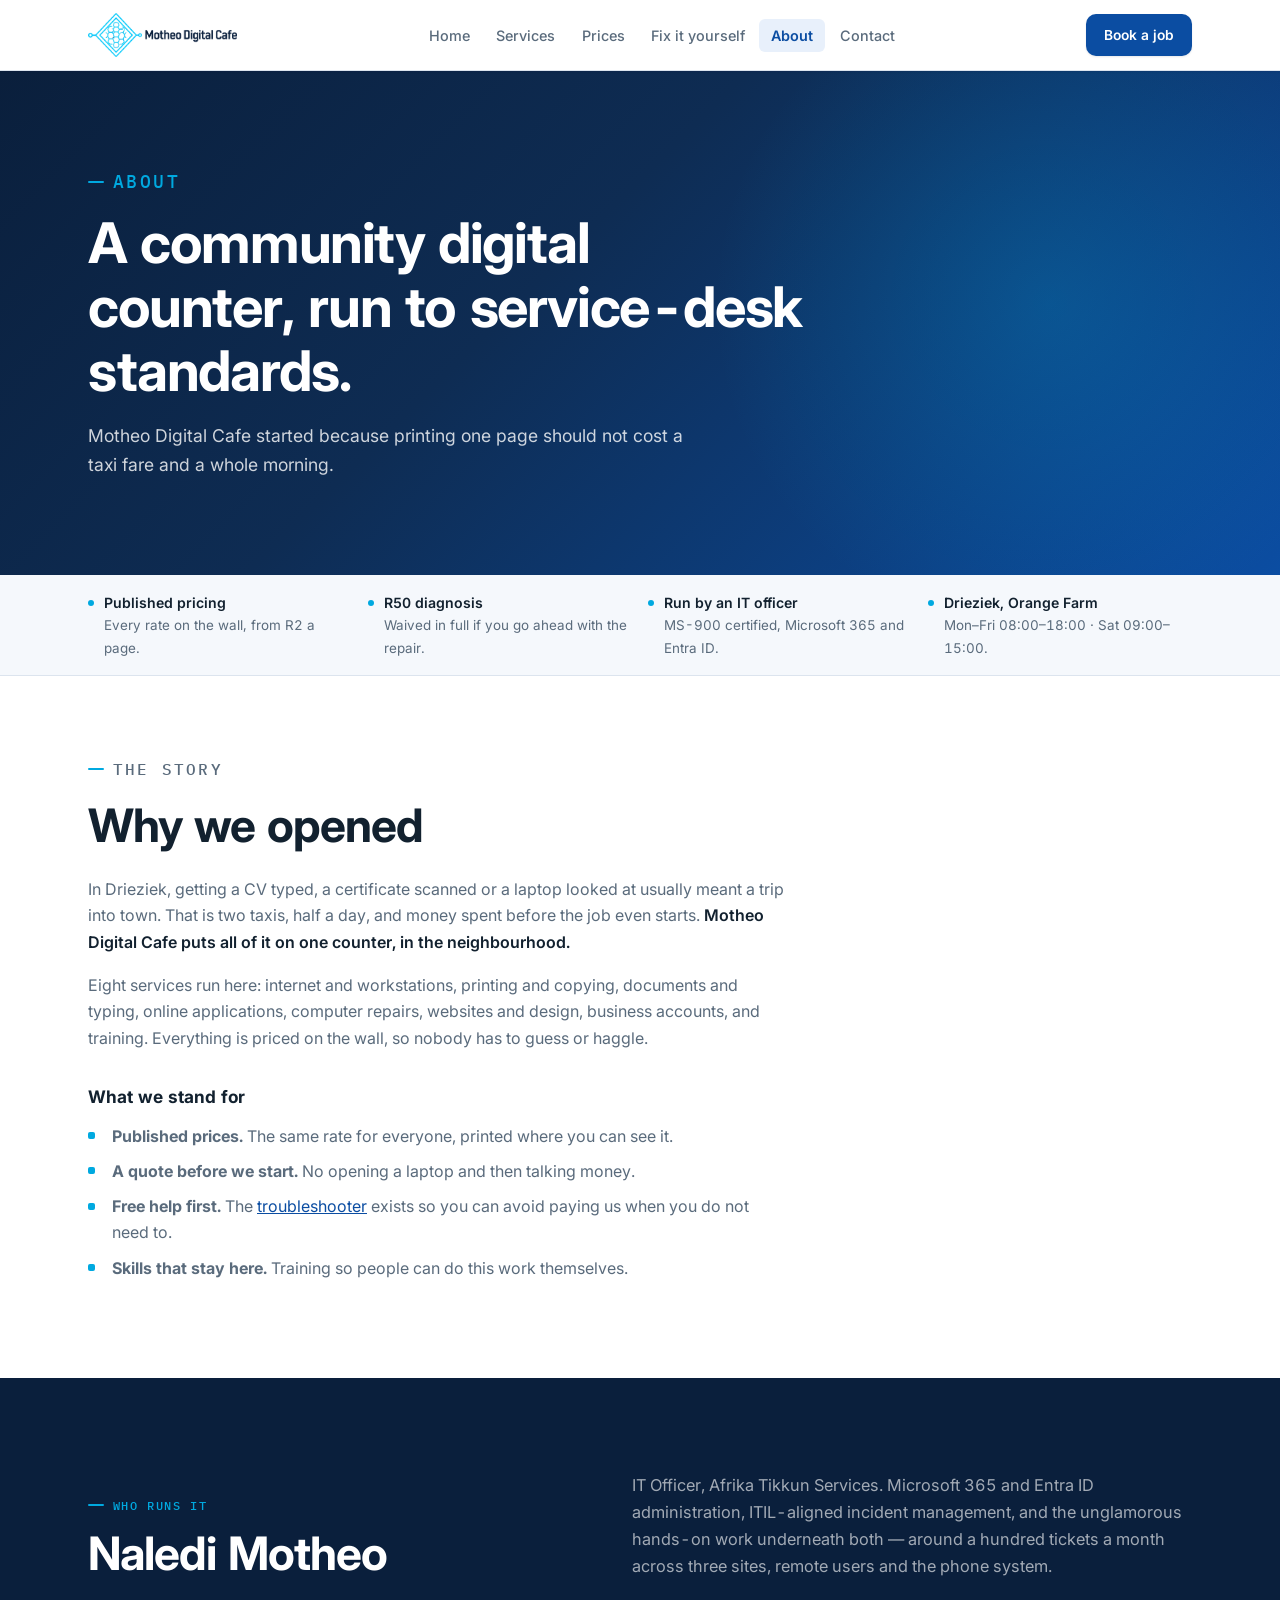
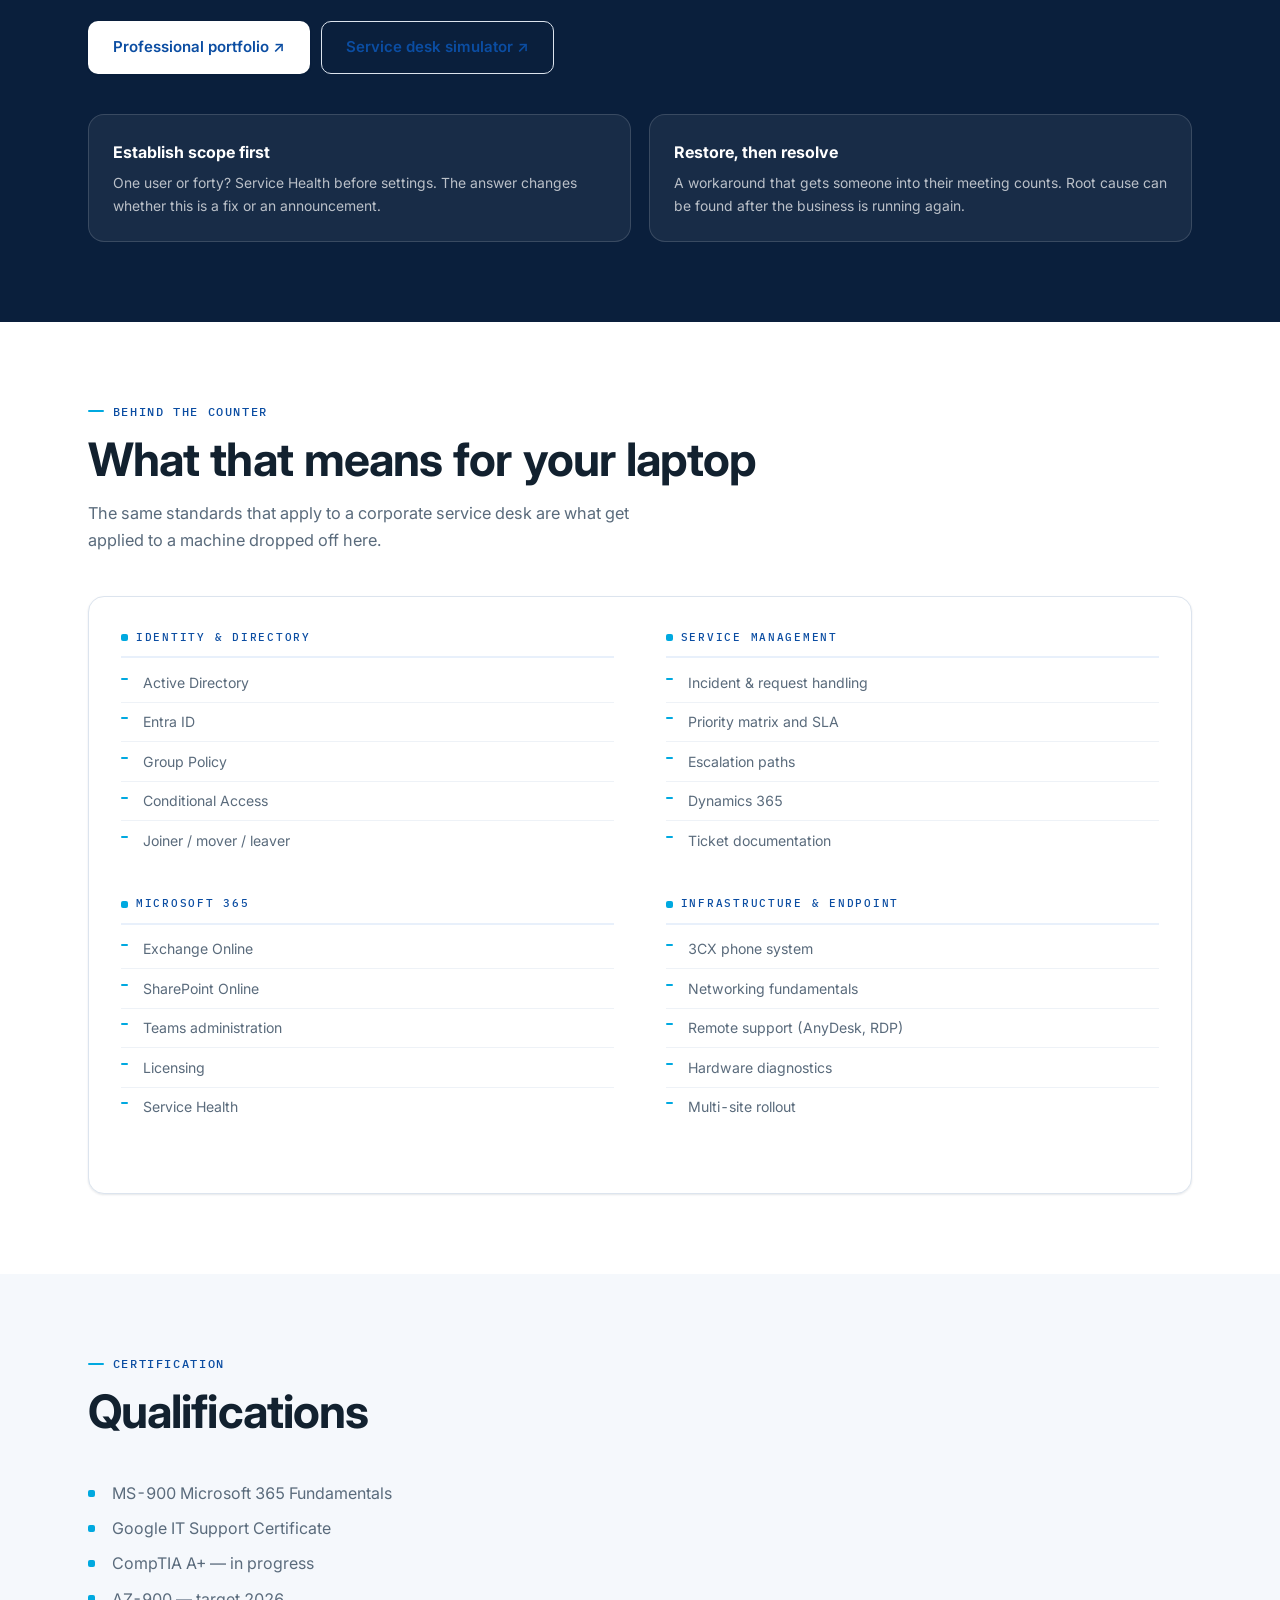
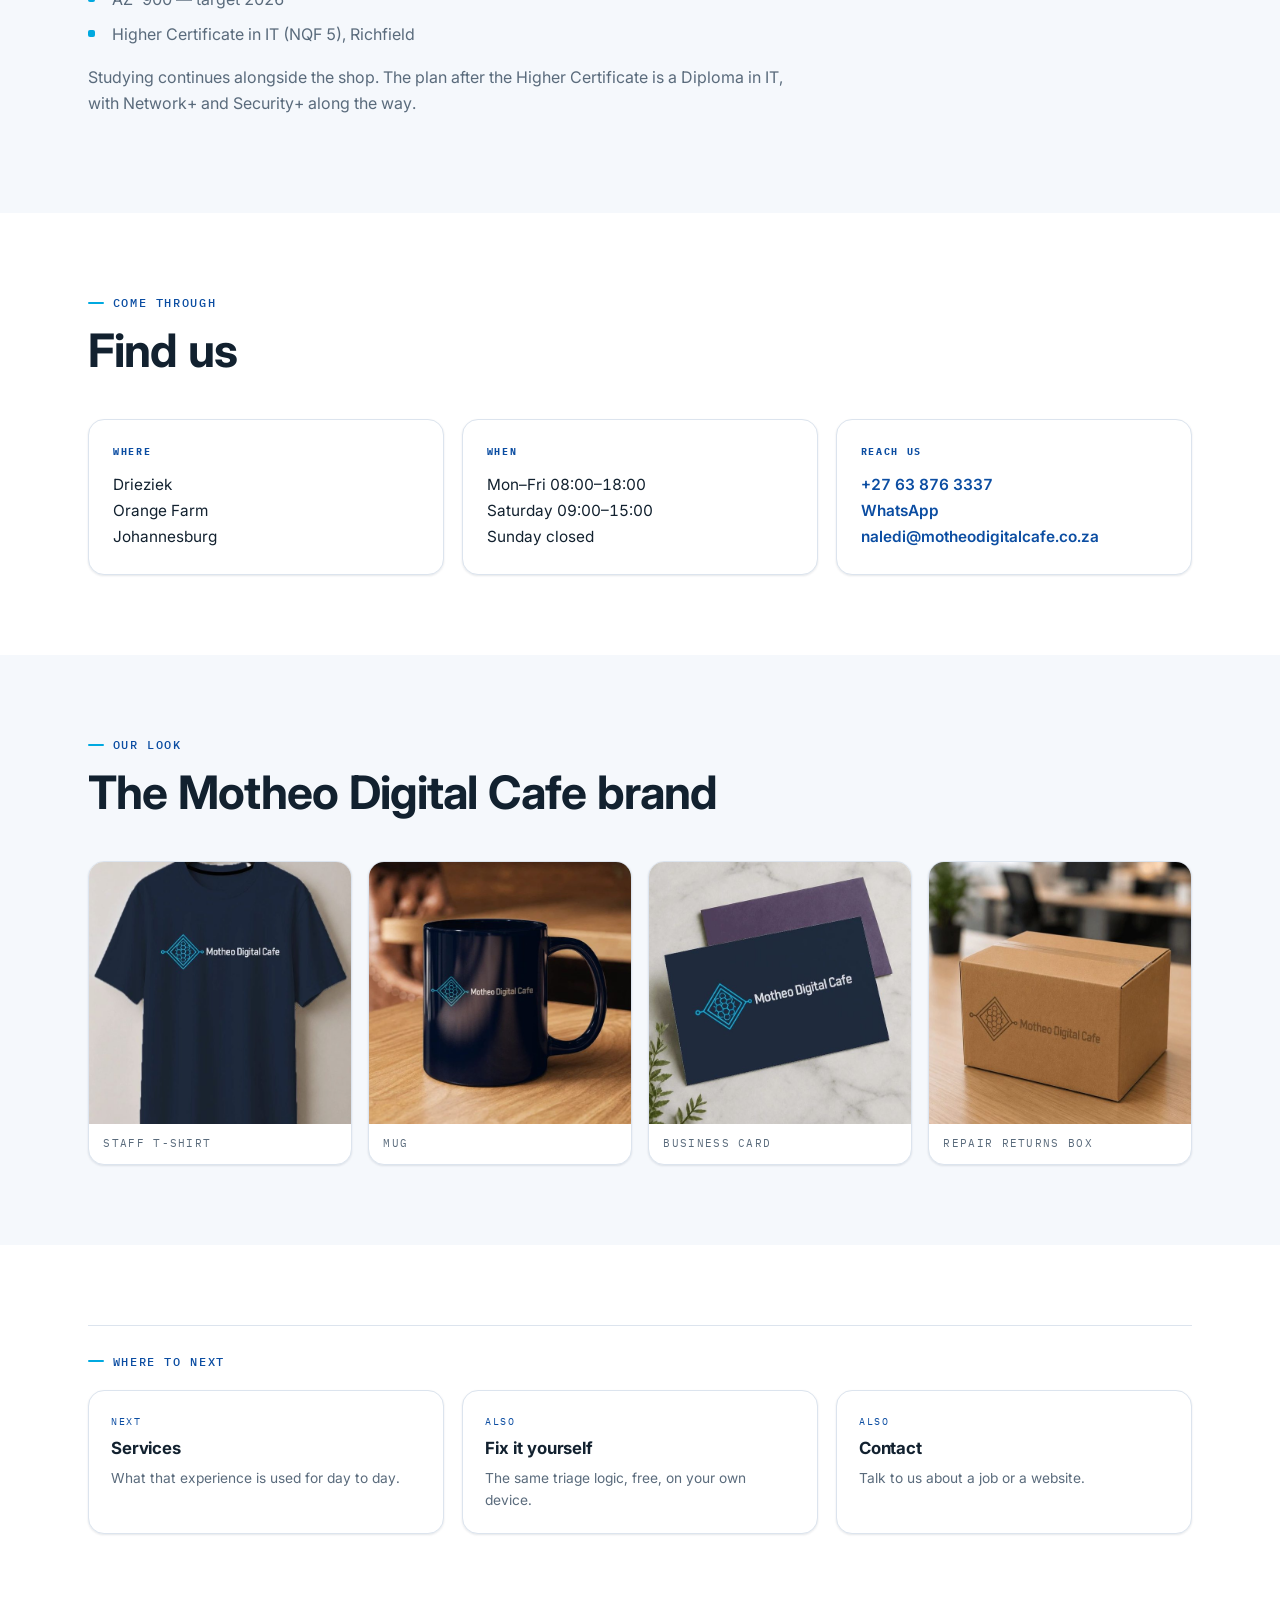
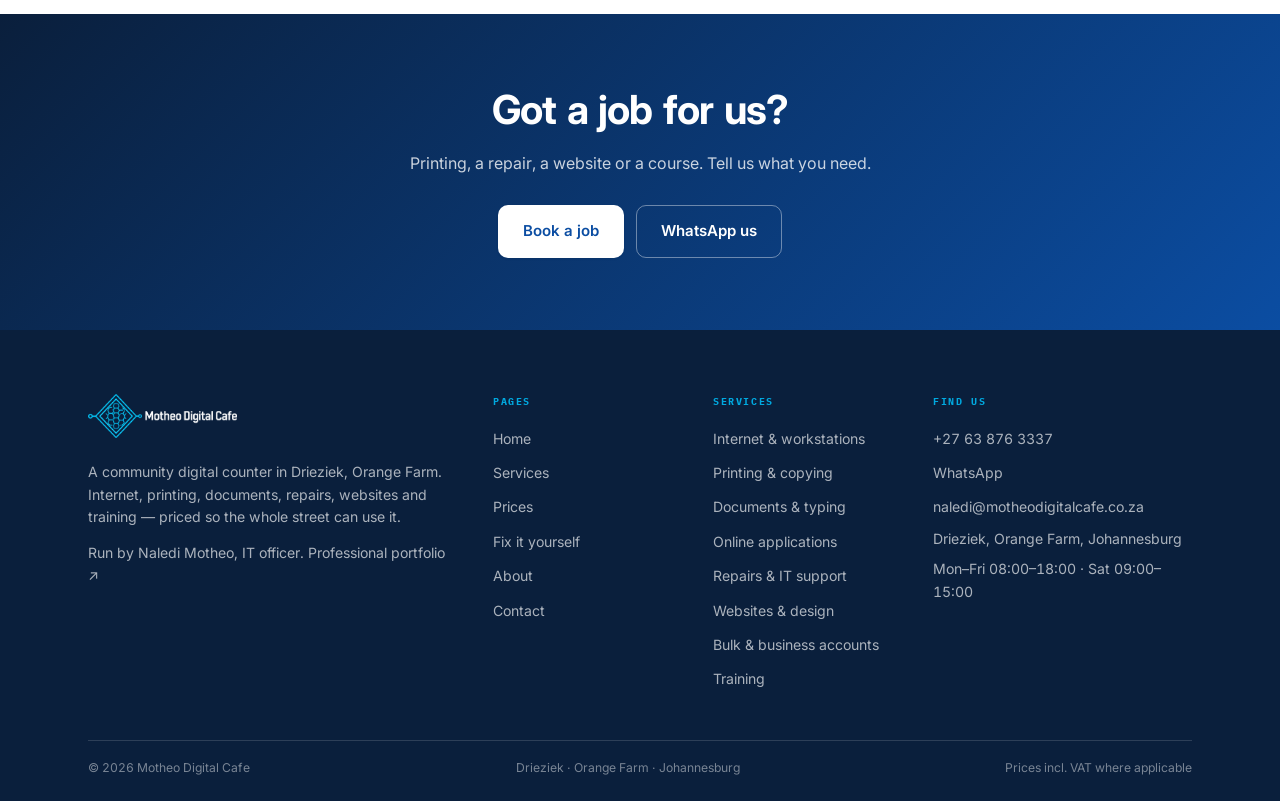
==== commit fb9408ba: "Add new logo set, favicons, social image and brand mockups" ====
--- a/about/index.html
+++ b/about/index.html
@@ -6,10 +6,16 @@
 <title>About — Motheo Digital Cafe</title>
 <meta name="description" content="Motheo Digital Cafe is a community digital counter in Drieziek, Orange Farm, run by Naledi Motheo, an IT officer working in Microsoft 365 and Entra ID administration.">
 <meta name="theme-color" content="#0a0a0a">
-<link rel="icon" href="assets/favicon.png">
+<link rel="icon" href="/assets/favicon.ico" sizes="any">
+<link rel="icon" type="image/png" href="/assets/favicon.png">
+<link rel="apple-touch-icon" href="/assets/apple-touch-icon.png">
 <meta property="og:title" content="About — Motheo Digital Cafe">
 <meta property="og:description" content="Motheo Digital Cafe is a community digital counter in Drieziek, Orange Farm, run by Naledi Motheo, an IT officer working in Microsoft 365 and Entra ID administration.">
 <meta property="og:type" content="website">
+<meta property="og:image" content="https://motheodigitalcafe.co.za/assets/og-image.jpg">
+<meta property="og:image:width" content="1200">
+<meta property="og:image:height" content="630">
+<meta name="twitter:card" content="summary_large_image">
 <link rel="preconnect" href="https://fonts.googleapis.com">
 <link rel="preconnect" href="https://fonts.gstatic.com" crossorigin>
 <link href="https://fonts.googleapis.com/css2?family=Inter:wght@400;500;600;700;800&family=IBM+Plex+Mono:wght@400;500&display=swap" rel="stylesheet">
@@ -19,7 +25,7 @@
 <a class="skip" href="#main">Skip to content</a>
 <header class="nav">
   <div class="nav-in">
-    <a class="brand" href="/"><b>Motheo</b><i>Digital Cafe</i></a>
+    <a class="brand" href="/"><img src="/assets/logo-dark.png" alt="Motheo Digital Cafe" width="163" height="48"></a>
     <nav aria-label="Main"><ul class="nav-links" id="menu"><li><a href="/">Home</a></li><li><a href="/services/">Services</a></li><li><a href="/prices/">Prices</a></li><li><a href="/fix/">Fix it yourself</a></li><li><a href="/about/" aria-current="page">About</a></li><li><a href="/contact/">Contact</a></li></ul></nav>
     <a class="pill pill-solid pill-sm nav-cta" href="/contact/">Book a job</a>
     <button class="burger" id="burger" aria-label="Menu" aria-expanded="false" aria-controls="menu">
@@ -120,6 +126,19 @@
   </div>
 </section>
 
+<section class="sec sec-fog">
+  <div class="wrap">
+    <div class="sec-head rv"><p class="eyebrow">Our look</p>
+      <h2 class="sec-title">The Motheo Digital Cafe brand</h2></div>
+    <div class="brand-grid rv">
+      <figure><img src="/assets/brand/mockup-tshirt.jpg" alt="Navy T-shirt with the Motheo Digital Cafe logo" width="675" height="900" loading="lazy"><figcaption>Staff T-shirt</figcaption></figure>
+      <figure><img src="/assets/brand/mockup-mug.jpg" alt="Navy mug with the Motheo Digital Cafe logo" width="900" height="675" loading="lazy"><figcaption>Mug</figcaption></figure>
+      <figure><img src="/assets/brand/mockup-card.jpg" alt="Motheo Digital Cafe business card" width="675" height="900" loading="lazy"><figcaption>Business card</figcaption></figure>
+      <figure><img src="/assets/brand/mockup-box.jpg" alt="Cardboard delivery box with the Motheo Digital Cafe logo" width="675" height="900" loading="lazy"><figcaption>Repair returns box</figcaption></figure>
+    </div>
+  </div>
+</section>
+
 <section class="sec">
   <div class="wrap">
     <div class="xref rv">
@@ -139,7 +158,7 @@
   <div class="wrap">
     <div class="foot-grid">
       <div>
-        <h4>Motheo Digital Cafe</h4>
+        <a href="/" class="foot-logo"><img src="/assets/logo-light.png" alt="Motheo Digital Cafe" width="163" height="48" loading="lazy"></a>
         <p>A community digital counter in Drieziek, Orange Farm. Internet, printing,
         documents, repairs, websites and training — priced so the whole street can use it.</p>
         <p style="margin-top:.8rem">Run by <a href="/about/">Naledi Motheo</a>,
--- a/style.css
+++ b/style.css
@@ -92,10 +92,9 @@
   backdrop-filter:blur(12px);border-bottom:1px solid var(--line);box-shadow:var(--sh-1)}
 .nav-in{max-width:var(--wrap);margin:0 auto;padding:0 var(--gut);height:70px;
   display:flex;align-items:center;justify-content:space-between;gap:1.5rem}
-.brand{display:flex;flex-direction:column;text-decoration:none;flex:none;line-height:1.15}
-.brand b{font-size:1.12rem;font-weight:800;letter-spacing:-.02em;color:var(--navy)}
-.brand i{font-style:normal;font-family:var(--mono);font-size:.6rem;font-weight:500;
-  letter-spacing:.14em;text-transform:uppercase;color:var(--slate)}
+.brand{display:flex;align-items:center;text-decoration:none;flex:none}
+.brand img{display:block;height:44px;width:auto}
+@media (max-width:420px){.brand img{height:36px}}
 .nav-links{display:flex;gap:.15rem;align-items:center}
 .nav-links a{text-decoration:none;font-size:.9rem;font-weight:500;padding:.5rem .75rem;
   color:var(--slate);border-radius:6px;transition:all .16s}
@@ -350,6 +349,8 @@
 .safety b{color:#4a3213;font-weight:700}
 
 /* ---------- footer ---------- */
+.foot-logo{display:inline-block;margin-bottom:1rem}
+.foot-logo img{display:block;height:44px;width:auto}
 .foot{background:var(--navy);color:#fff;padding:clamp(2.8rem,5vw,4rem) 0 1.4rem}
 .foot-grid{display:grid;grid-template-columns:2fr 1fr 1fr 1.4fr;gap:2.2rem;margin-bottom:2.5rem}
 .foot h4{font-family:var(--mono);font-size:.62rem;letter-spacing:.16em;text-transform:uppercase;
@@ -400,3 +401,12 @@
   .board{border:0;box-shadow:none;padding:0}
   .row:hover{background:none}
 }
+
+/* ---------- brand gallery (about) ---------- */
+.brand-grid{display:grid;grid-template-columns:repeat(4,1fr);gap:1rem}
+.brand-grid figure{margin:0;border-radius:var(--r-lg);overflow:hidden;background:var(--paper);
+  border:1px solid var(--line);box-shadow:var(--sh-1)}
+.brand-grid img{display:block;width:100%;height:auto;aspect-ratio:1/1;object-fit:cover}
+.brand-grid figcaption{font-family:var(--mono);font-size:.68rem;letter-spacing:.12em;
+  text-transform:uppercase;color:var(--slate);padding:.7rem .9rem}
+@media (max-width:900px){.brand-grid{grid-template-columns:repeat(2,1fr)}}
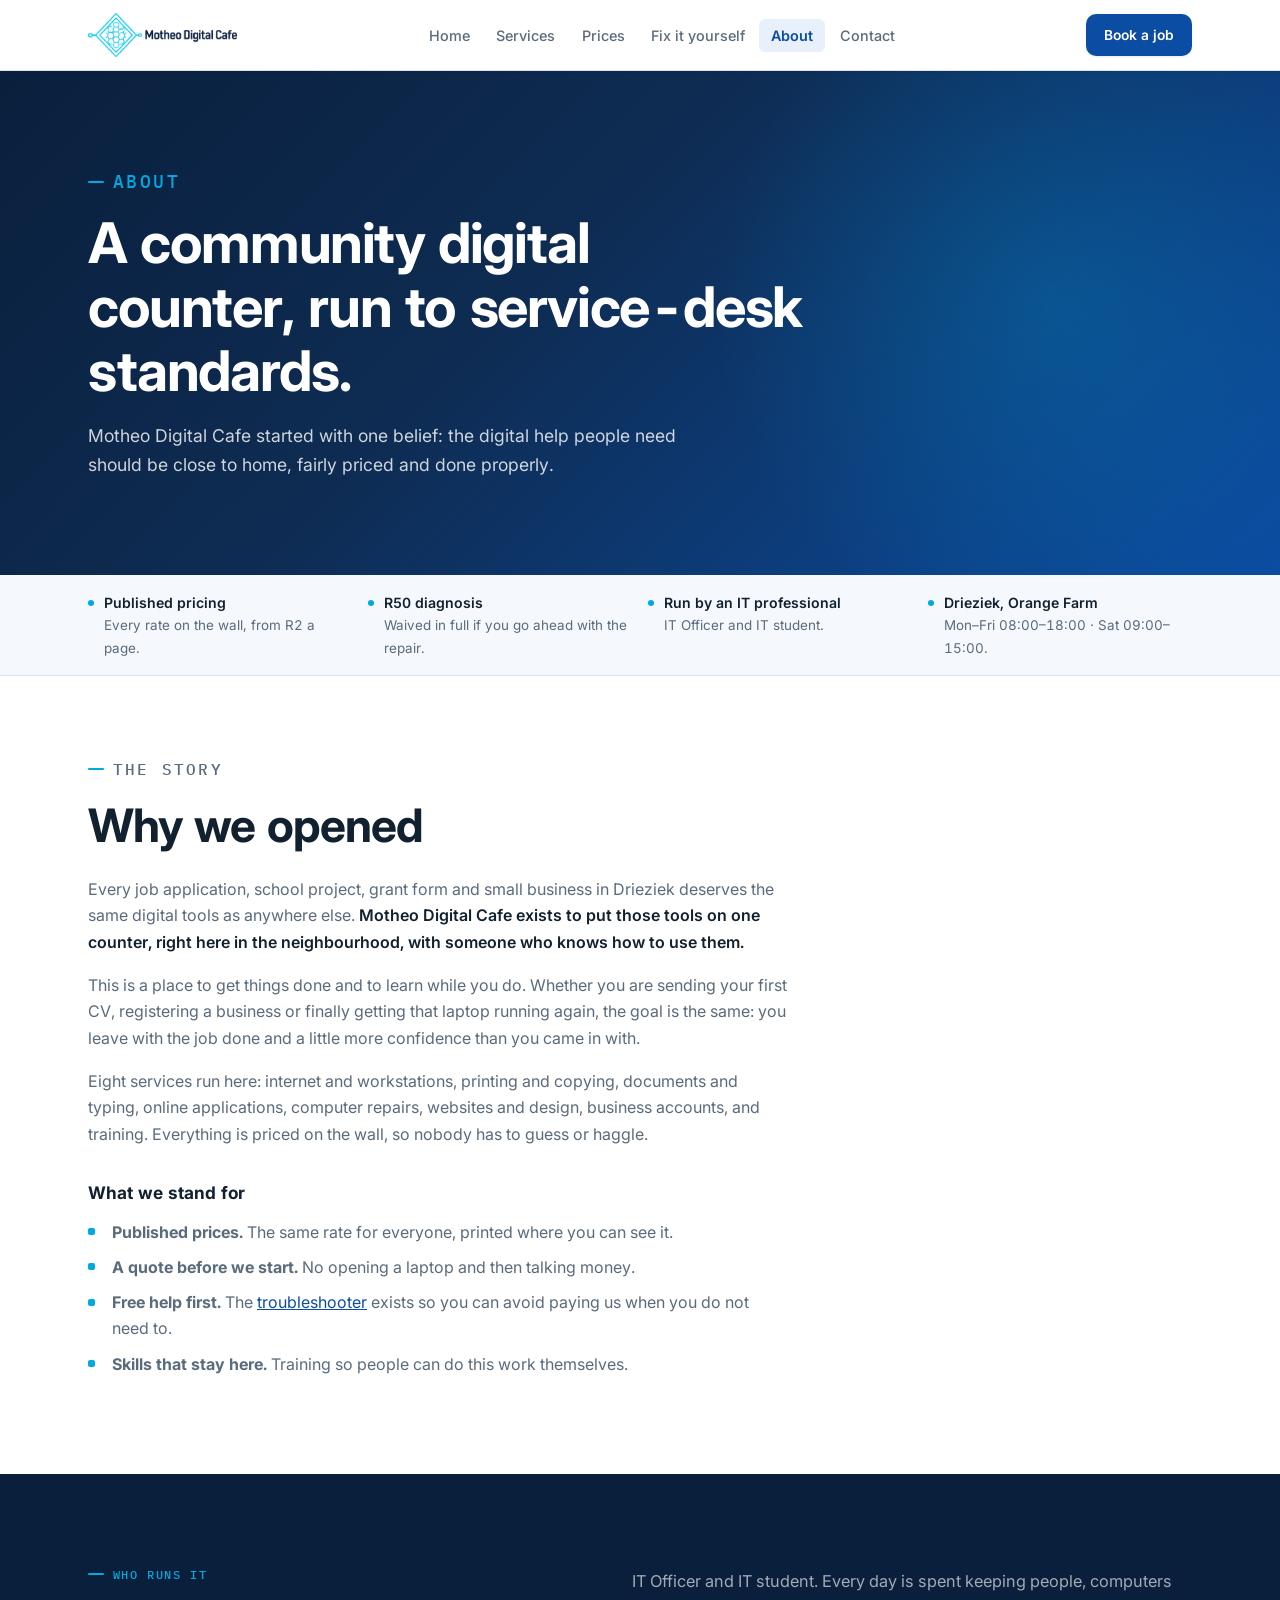
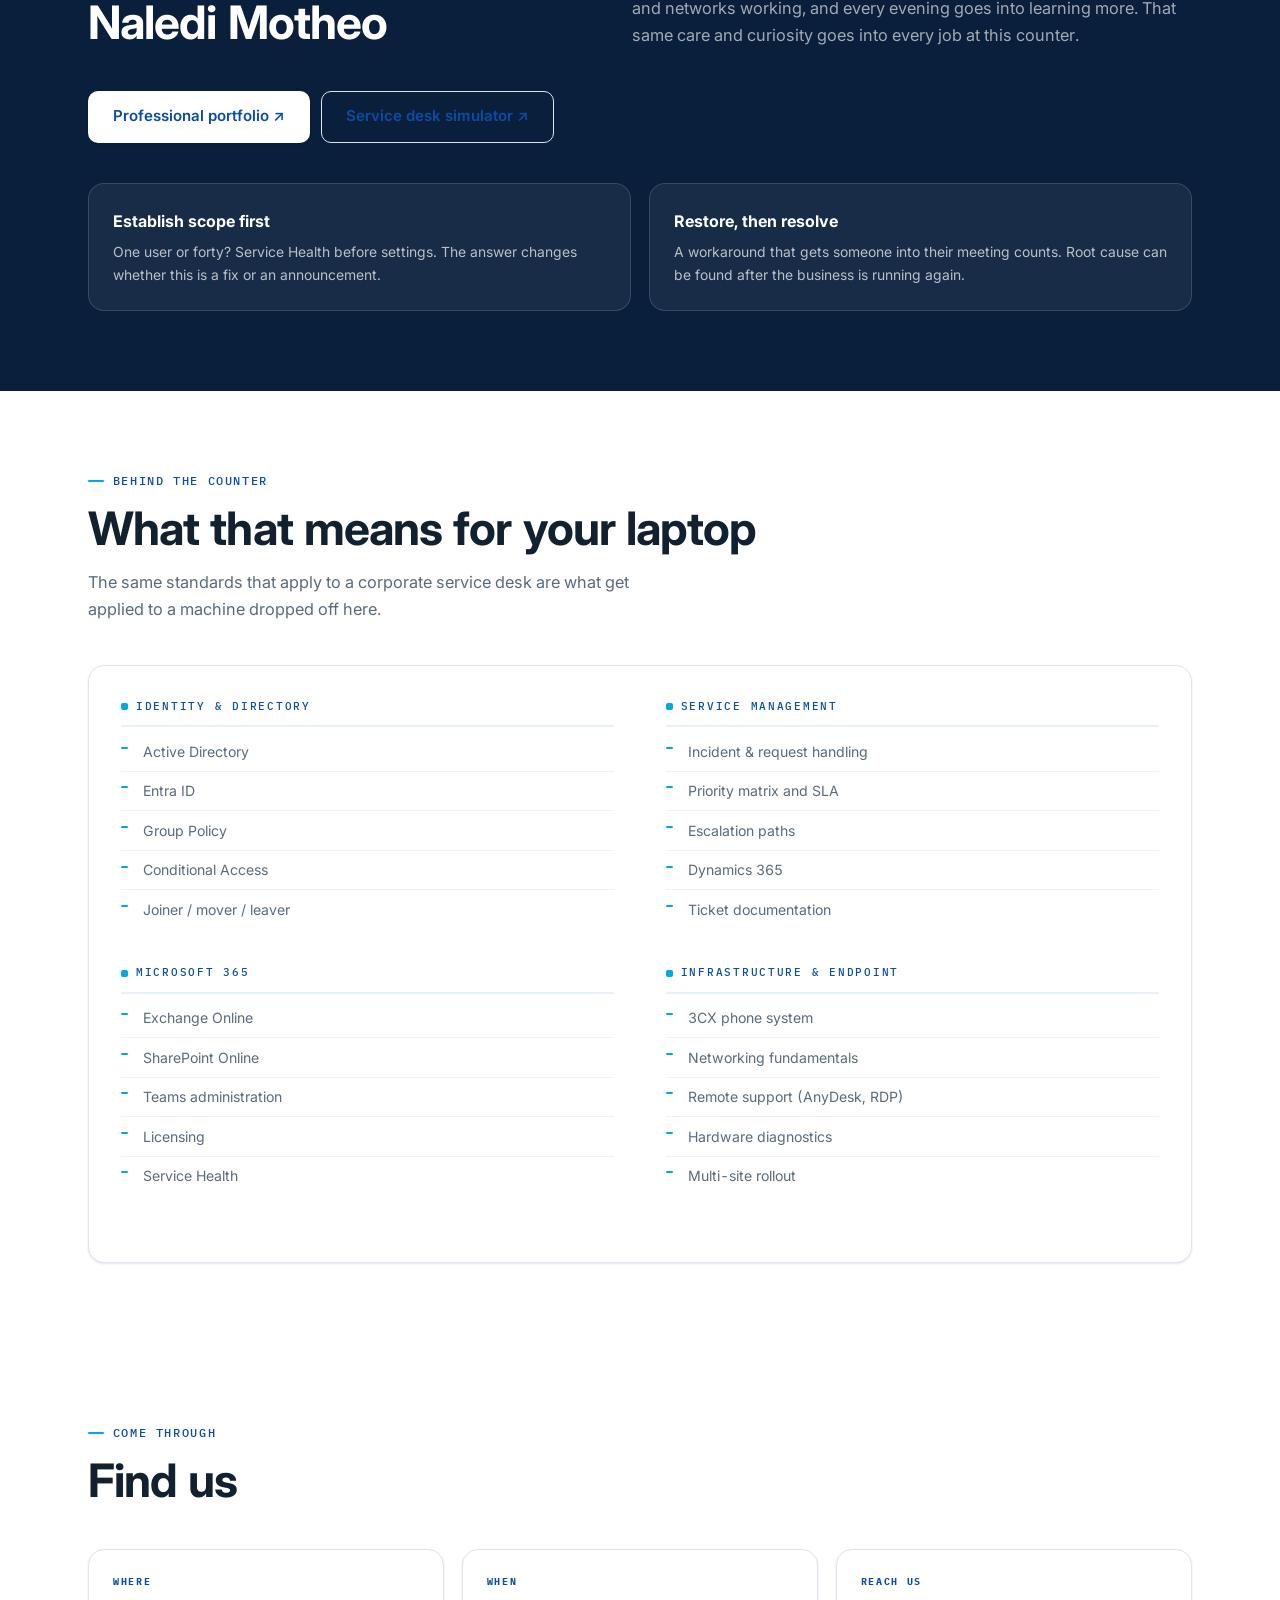
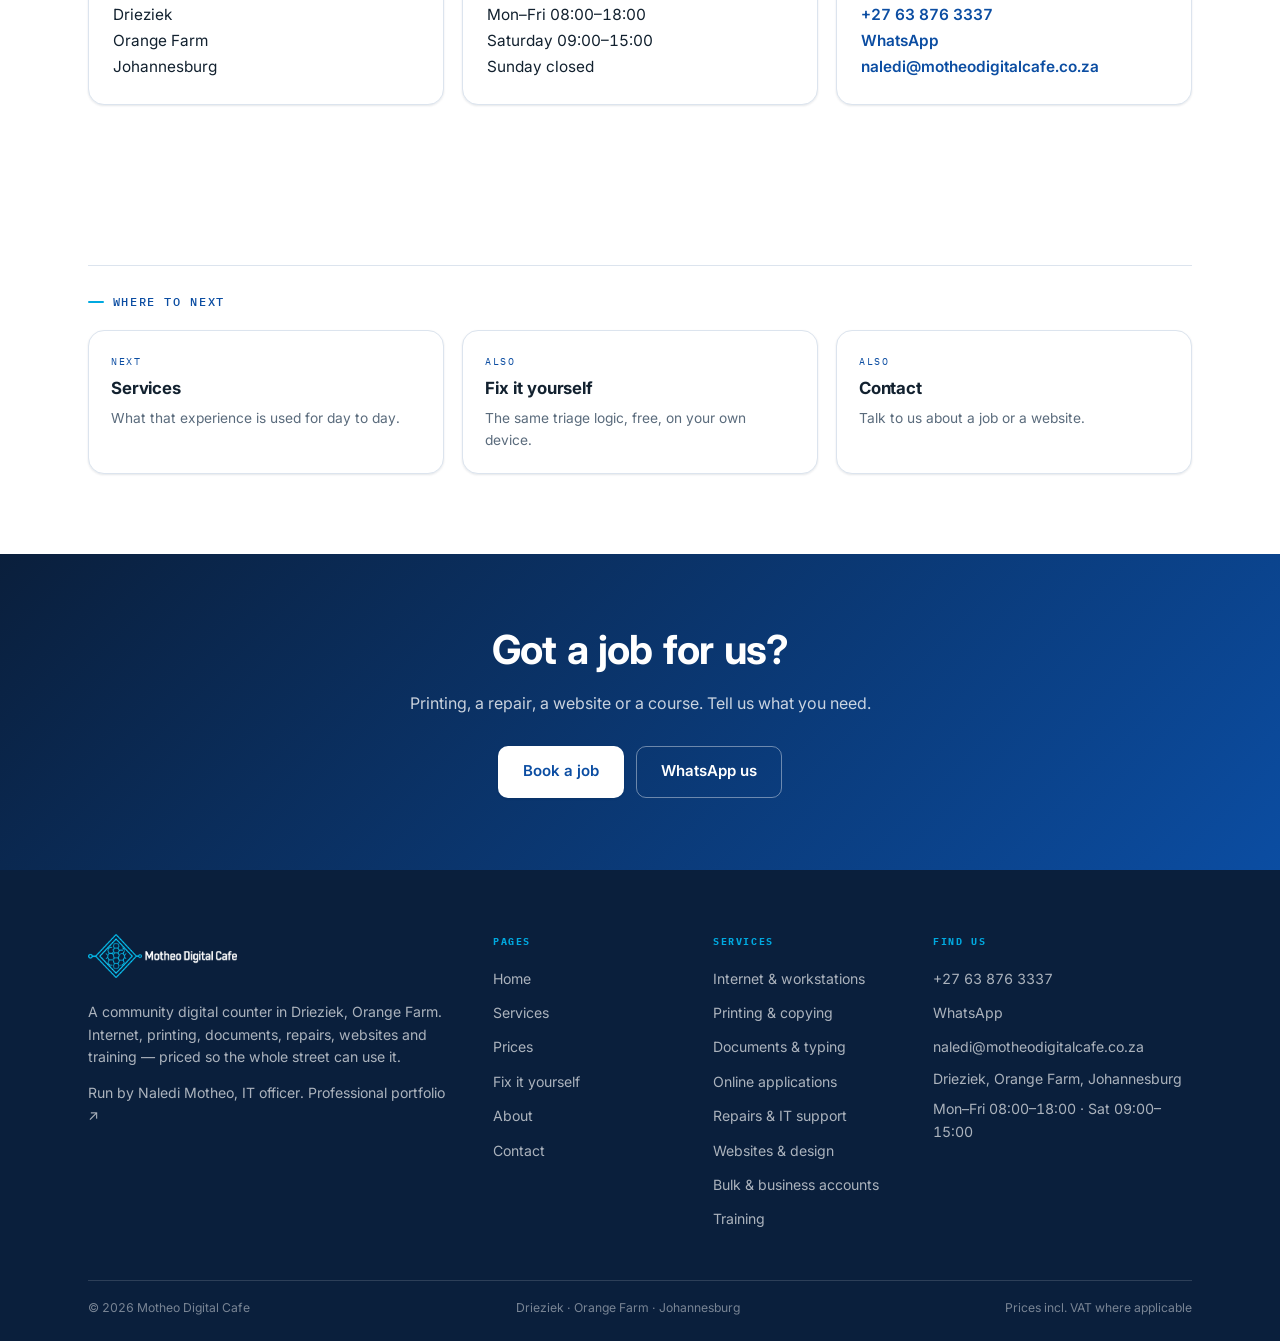
==== commit 34cef9c2: "Add location map to contact, rewrite About, remove qualifications and brand gallery, lower prices" ====
--- a/about/index.html
+++ b/about/index.html
@@ -4,13 +4,13 @@
 <meta charset="utf-8">
 <meta name="viewport" content="width=device-width,initial-scale=1">
 <title>About — Motheo Digital Cafe</title>
-<meta name="description" content="Motheo Digital Cafe is a community digital counter in Drieziek, Orange Farm, run by Naledi Motheo, an IT officer working in Microsoft 365 and Entra ID administration.">
+<meta name="description" content="Motheo Digital Cafe is a community digital counter in Drieziek, Orange Farm, run by Naledi Motheo, an IT Officer and IT student.">
 <meta name="theme-color" content="#0a0a0a">
 <link rel="icon" href="/assets/favicon.ico" sizes="any">
 <link rel="icon" type="image/png" href="/assets/favicon.png">
 <link rel="apple-touch-icon" href="/assets/apple-touch-icon.png">
 <meta property="og:title" content="About — Motheo Digital Cafe">
-<meta property="og:description" content="Motheo Digital Cafe is a community digital counter in Drieziek, Orange Farm, run by Naledi Motheo, an IT officer working in Microsoft 365 and Entra ID administration.">
+<meta property="og:description" content="Motheo Digital Cafe is a community digital counter in Drieziek, Orange Farm, run by Naledi Motheo, an IT Officer and IT student.">
 <meta property="og:type" content="website">
 <meta property="og:image" content="https://motheodigitalcafe.co.za/assets/og-image.jpg">
 <meta property="og:image:width" content="1200">
@@ -37,21 +37,25 @@
   <div class="wrap">
     <p class="eyebrow on-ink">About</p>
     <h1>A community digital counter, run to service-desk standards.</h1>
-    <p>Motheo Digital Cafe started because printing one page should not cost a taxi fare
-    and a whole morning.</p>
+    <p>Motheo Digital Cafe started with one belief: the digital help people need should be
+    close to home, fairly priced and done properly.</p>
   </div>
 </section>
-<div class="trustbar"><ul><li><span><b>Published pricing</b>Every rate on the wall, from R2 a page.</span></li><li><span><b>R50 diagnosis</b>Waived in full if you go ahead with the repair.</span></li><li><span><b>Run by an IT officer</b>MS-900 certified, Microsoft 365 and Entra ID.</span></li><li><span><b>Drieziek, Orange Farm</b>Mon–Fri 08:00–18:00 · Sat 09:00–15:00.</span></li></ul></div>
+<div class="trustbar"><ul><li><span><b>Published pricing</b>Every rate on the wall, from R2 a page.</span></li><li><span><b>R50 diagnosis</b>Waived in full if you go ahead with the repair.</span></li><li><span><b>Run by an IT professional</b>IT Officer and IT student.</span></li><li><span><b>Drieziek, Orange Farm</b>Mon–Fri 08:00–18:00 · Sat 09:00–15:00.</span></li></ul></div>
 
 <section class="sec">
   <div class="wrap">
     <div class="prose rv">
       <p class="eyebrow">The story</p>
       <h2 class="sec-title" style="margin-bottom:1.5rem">Why we opened</h2>
-      <p>In Drieziek, getting a CV typed, a certificate scanned or a laptop looked at usually
-      meant a trip into town. That is two taxis, half a day, and money spent before the job
-      even starts. <strong>Motheo Digital Cafe puts all of it on one counter, in the
-      neighbourhood.</strong></p>
+      <p>Every job application, school project, grant form and small business in Drieziek
+      deserves the same digital tools as anywhere else. <strong>Motheo Digital Cafe exists to
+      put those tools on one counter, right here in the neighbourhood, with someone who knows
+      how to use them.</strong></p>
+      <p>This is a place to get things done and to learn while you do. Whether you are sending
+      your first CV, registering a business or finally getting that laptop running again, the
+      goal is the same: you leave with the job done and a little more confidence than you came
+      in with.</p>
       <p>Eight services run here: internet and workstations, printing and copying, documents
       and typing, online applications, computer repairs, websites and design, business
       accounts, and training. Everything is priced on the wall, so nobody has to guess
@@ -73,10 +77,9 @@
     <div class="sec-head sec-head-row rv">
       <div><p class="eyebrow on-ink">Who runs it</p>
         <h2 class="sec-title">Naledi Motheo</h2></div>
-      <p class="sec-sub" style="color:rgba(255,255,255,.62)">IT Officer, Afrika Tikkun Services.
-      Microsoft 365 and Entra ID administration, ITIL-aligned incident management, and the
-      unglamorous hands-on work underneath both — around a hundred tickets a month across
-      three sites, remote users and the phone system.</p>
+      <p class="sec-sub" style="color:rgba(255,255,255,.62)">IT Officer and IT student. Every day
+      is spent keeping people, computers and networks working, and every evening goes into
+      learning more. That same care and curiosity goes into every job at this counter.</p>
     </div>
     <div class="rv" style="display:flex;flex-wrap:wrap;gap:.7rem;margin-bottom:2.5rem">
       <a class="pill pill-invert" href="https://motheotech.github.io/naledi-portfolio/" target="_blank" rel="noopener">Professional portfolio &#8599;</a>
@@ -103,16 +106,6 @@
   </div>
 </section>
 
-<section class="sec sec-fog">
-  <div class="wrap">
-    <div class="sec-head rv"><p class="eyebrow">Certification</p>
-      <h2 class="sec-title">Qualifications</h2></div>
-    <div class="prose rv"><ul><li>MS-900 Microsoft 365 Fundamentals</li><li>Google IT Support Certificate</li><li>CompTIA A+ — in progress</li><li>AZ-900 — target 2026</li><li>Higher Certificate in IT (NQF 5), Richfield</li></ul>
-      <p>Studying continues alongside the shop. The plan after the Higher Certificate is a
-      Diploma in IT, with Network+ and Security+ along the way.</p></div>
-  </div>
-</section>
-
 <section class="sec">
   <div class="wrap">
     <div class="sec-head rv"><p class="eyebrow">Come through</p>
@@ -122,19 +115,6 @@
       <div><h3>When</h3><p>Mon–Fri 08:00–18:00<br>Saturday 09:00–15:00<br>Sunday closed</p></div>
       <div><h3>Reach us</h3><p><a href="tel:+27638763337">+27 63 876 3337</a><br>
         <a href="https://wa.me/27638763337">WhatsApp</a><br><a href="mailto:naledi@motheodigitalcafe.co.za">naledi@motheodigitalcafe.co.za</a></p></div>
-    </div>
-  </div>
-</section>
-
-<section class="sec sec-fog">
-  <div class="wrap">
-    <div class="sec-head rv"><p class="eyebrow">Our look</p>
-      <h2 class="sec-title">The Motheo Digital Cafe brand</h2></div>
-    <div class="brand-grid rv">
-      <figure><img src="/assets/brand/mockup-tshirt.jpg" alt="Navy T-shirt with the Motheo Digital Cafe logo" width="675" height="900" loading="lazy"><figcaption>Staff T-shirt</figcaption></figure>
-      <figure><img src="/assets/brand/mockup-mug.jpg" alt="Navy mug with the Motheo Digital Cafe logo" width="900" height="675" loading="lazy"><figcaption>Mug</figcaption></figure>
-      <figure><img src="/assets/brand/mockup-card.jpg" alt="Motheo Digital Cafe business card" width="675" height="900" loading="lazy"><figcaption>Business card</figcaption></figure>
-      <figure><img src="/assets/brand/mockup-box.jpg" alt="Cardboard delivery box with the Motheo Digital Cafe logo" width="675" height="900" loading="lazy"><figcaption>Repair returns box</figcaption></figure>
     </div>
   </div>
 </section>
--- a/style.css
+++ b/style.css
@@ -402,11 +402,14 @@
   .row:hover{background:none}
 }
 
-/* ---------- brand gallery (about) ---------- */
-.brand-grid{display:grid;grid-template-columns:repeat(4,1fr);gap:1rem}
-.brand-grid figure{margin:0;border-radius:var(--r-lg);overflow:hidden;background:var(--paper);
-  border:1px solid var(--line);box-shadow:var(--sh-1)}
-.brand-grid img{display:block;width:100%;height:auto;aspect-ratio:1/1;object-fit:cover}
-.brand-grid figcaption{font-family:var(--mono);font-size:.68rem;letter-spacing:.12em;
-  text-transform:uppercase;color:var(--slate);padding:.7rem .9rem}
-@media (max-width:900px){.brand-grid{grid-template-columns:repeat(2,1fr)}}
+
+/* ---------- contact: form + map ---------- */
+.book-grid{display:grid;grid-template-columns:minmax(0,540px) minmax(0,1fr);gap:clamp(1.2rem,3vw,2rem);align-items:stretch}
+.book-grid .form{max-width:none}
+.map{display:flex;flex-direction:column;background:var(--paper);border:1px solid var(--line);
+  border-radius:var(--r-lg);overflow:hidden;box-shadow:var(--sh-1);min-height:420px}
+.map iframe{flex:1;width:100%;min-height:360px;border:0;display:block}
+.map-foot{display:flex;flex-wrap:wrap;gap:.6rem 1rem;align-items:center;justify-content:space-between;
+  padding:.9rem 1.1rem;border-top:1px solid var(--line);font-size:.88rem;color:var(--slate)}
+.map-foot b{color:var(--ink)}
+@media (max-width:900px){.book-grid{grid-template-columns:1fr}.map{min-height:360px}}
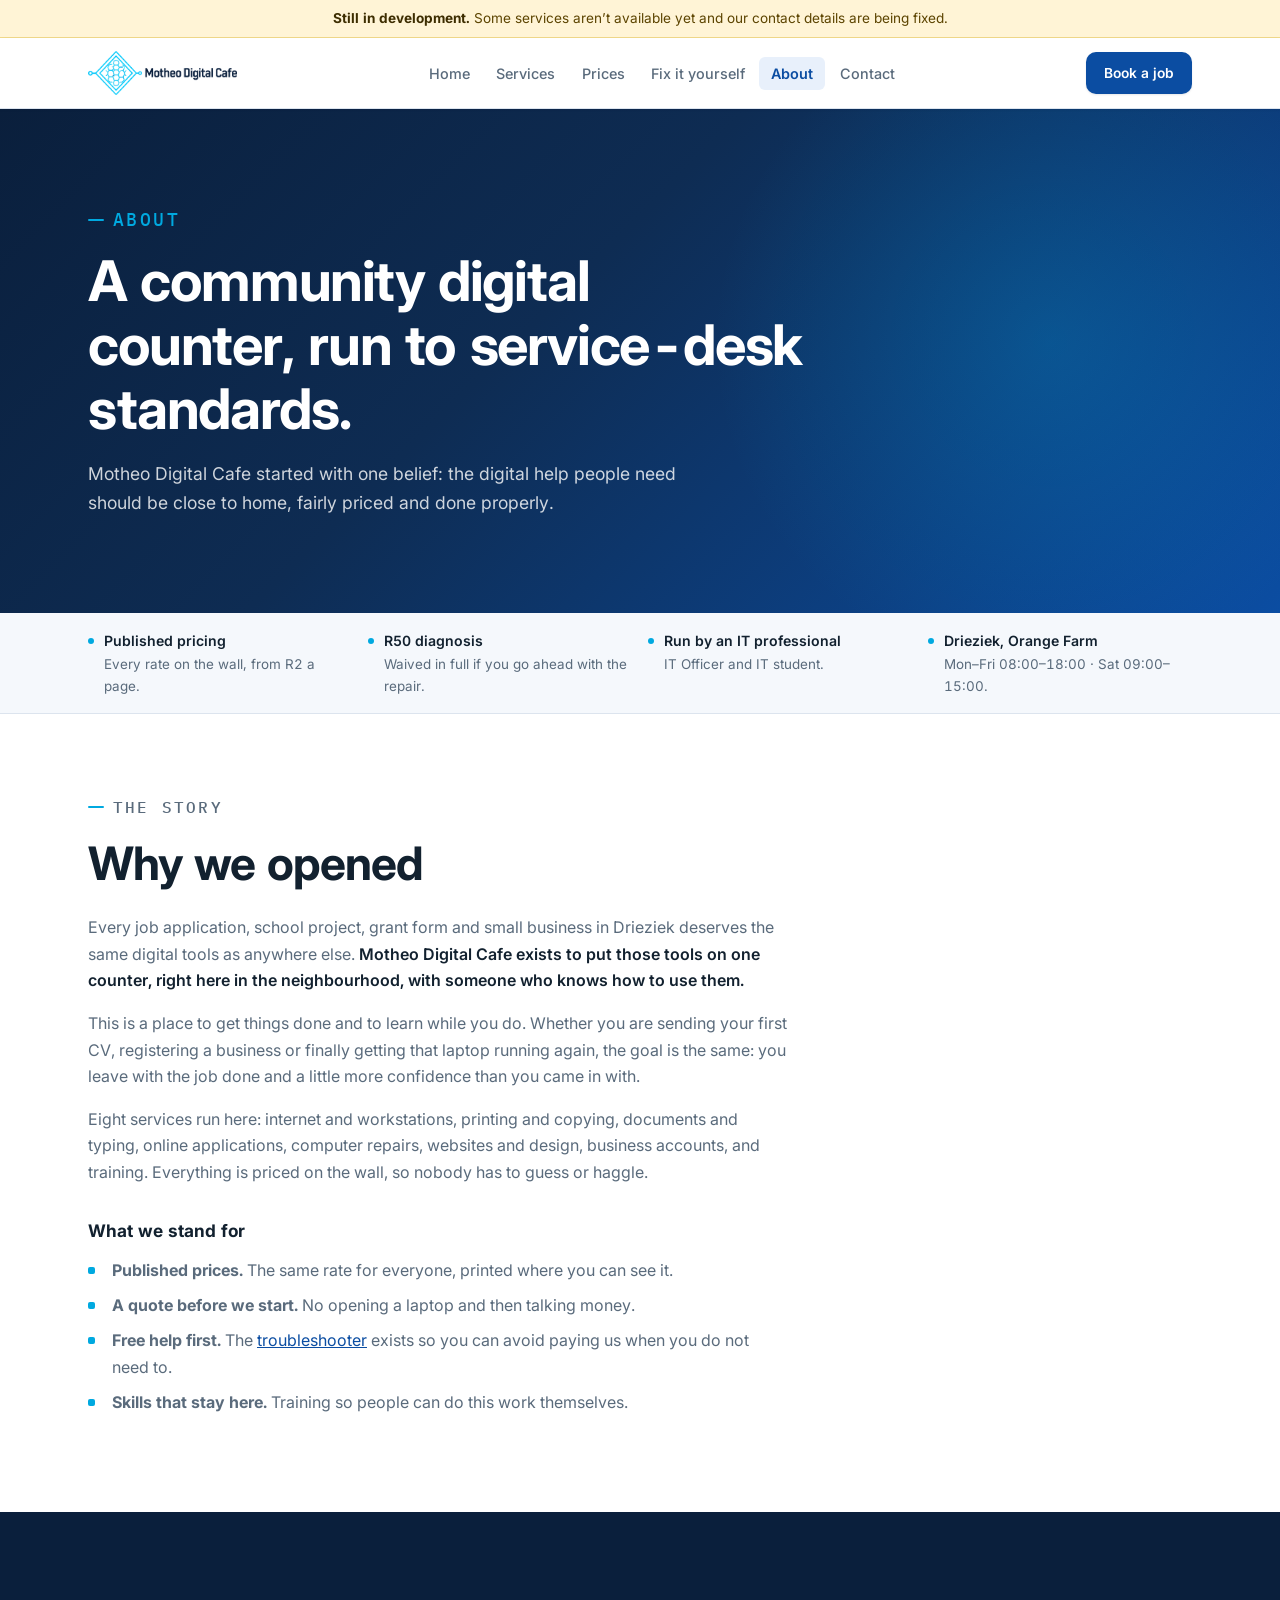
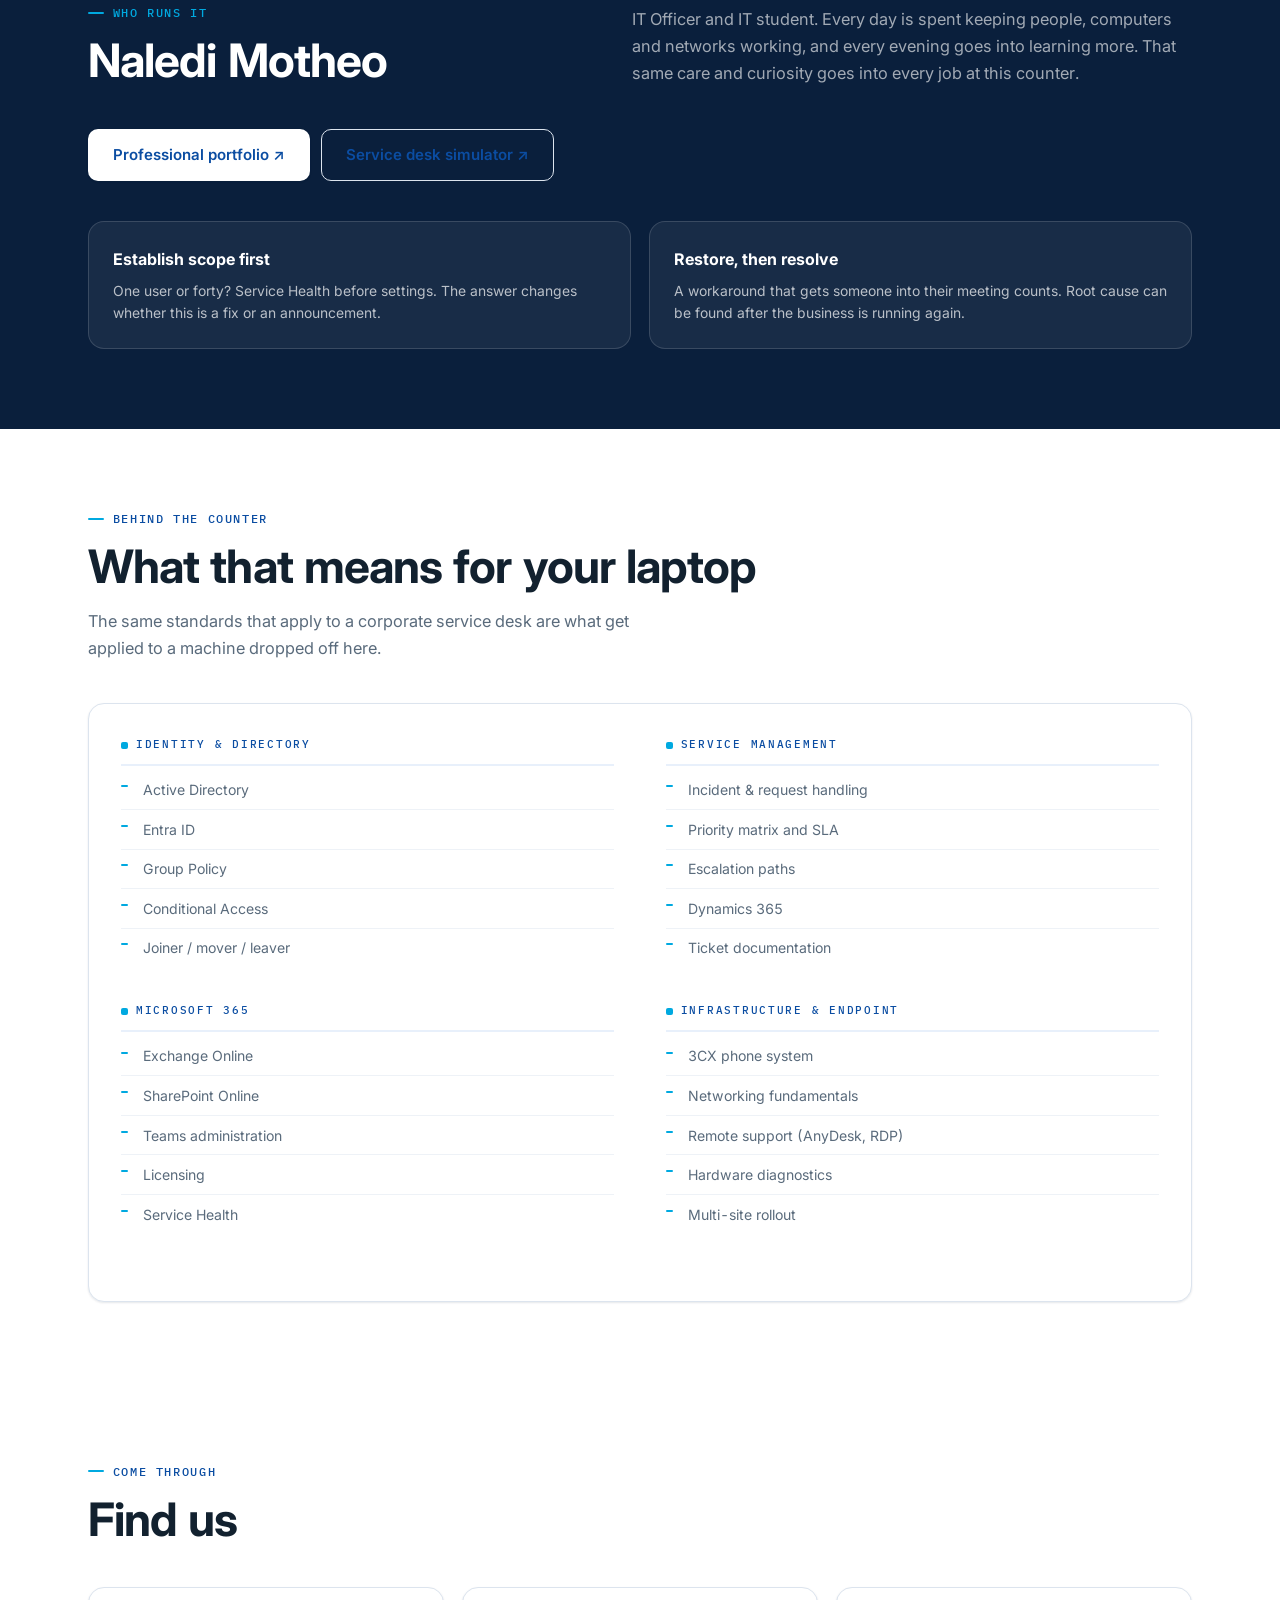
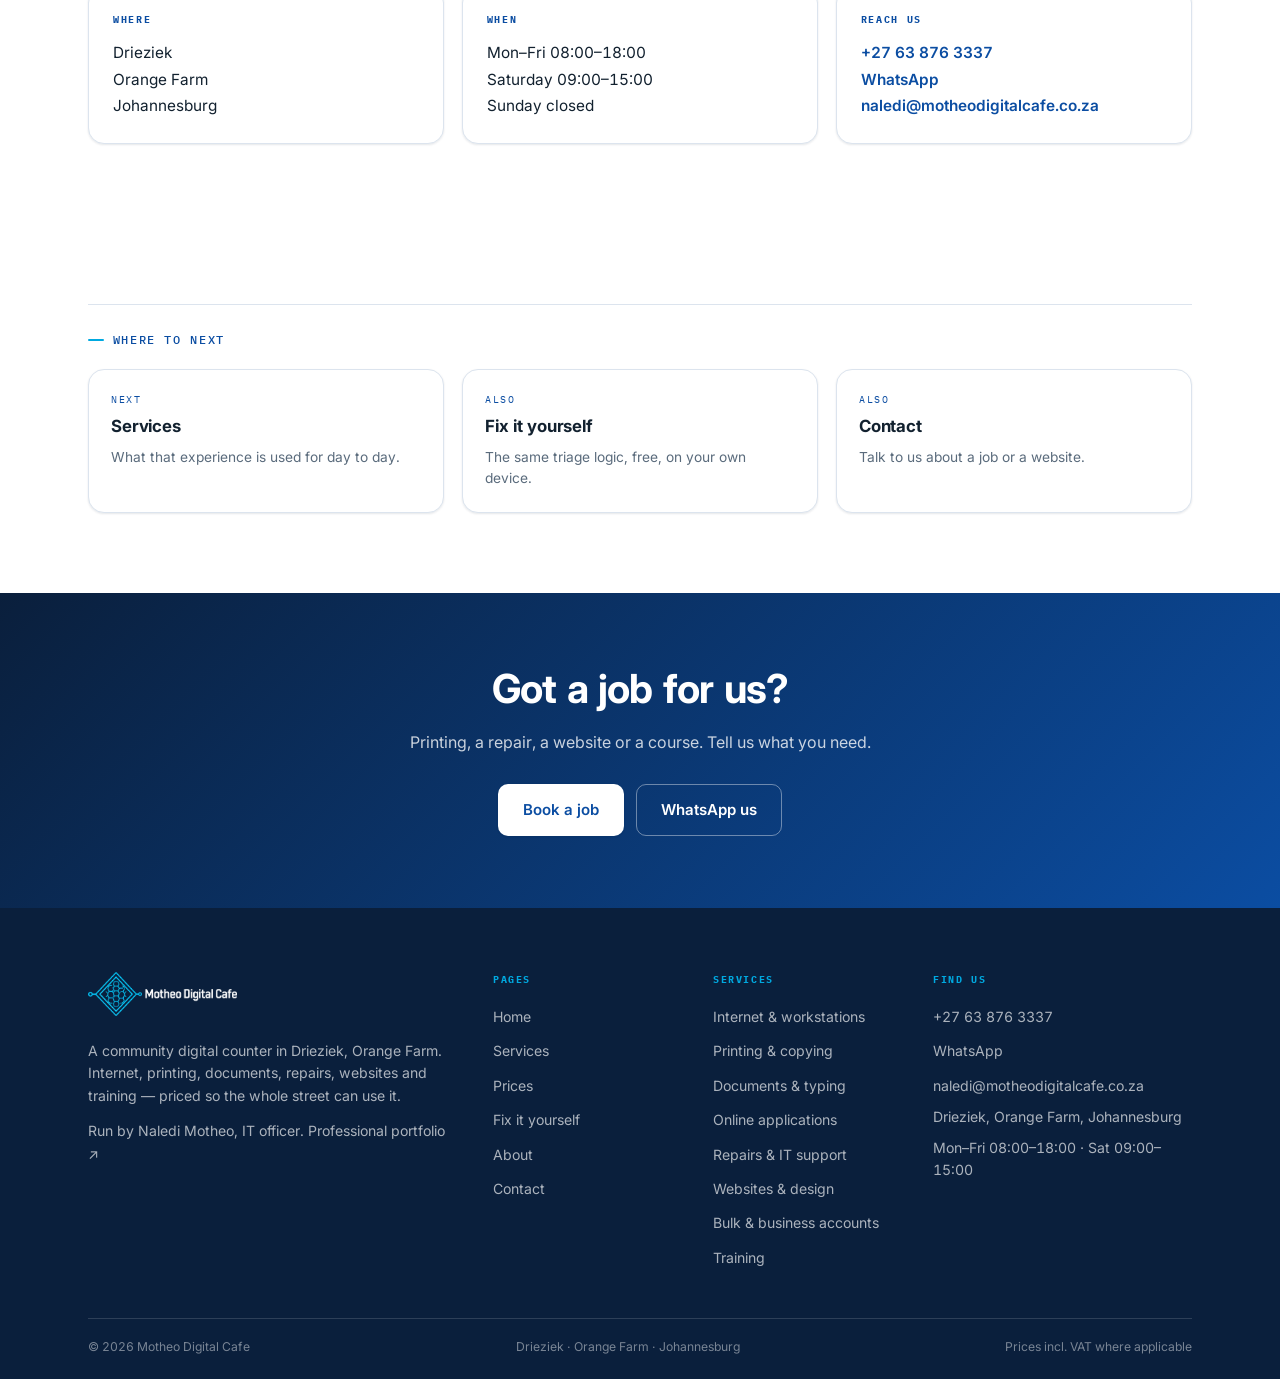
==== commit 5fdfb611: "Add 'still in development' notice to every page" ====
--- a/about/index.html
+++ b/about/index.html
@@ -3,14 +3,16 @@
 <head>
 <meta charset="utf-8">
 <meta name="viewport" content="width=device-width,initial-scale=1">
-<title>About — Motheo Digital Cafe</title>
+<title>About Motheo Digital Cafe — Drieziek, Orange Farm</title>
 <meta name="description" content="Motheo Digital Cafe is a community digital counter in Drieziek, Orange Farm, run by Naledi Motheo, an IT Officer and IT student.">
 <meta name="theme-color" content="#0a0a0a">
 <link rel="icon" href="/assets/favicon.ico" sizes="any">
 <link rel="icon" type="image/png" href="/assets/favicon.png">
 <link rel="apple-touch-icon" href="/assets/apple-touch-icon.png">
-<meta property="og:title" content="About — Motheo Digital Cafe">
+<meta property="og:title" content="About Motheo Digital Cafe — Drieziek, Orange Farm">
 <meta property="og:description" content="Motheo Digital Cafe is a community digital counter in Drieziek, Orange Farm, run by Naledi Motheo, an IT Officer and IT student.">
+<link rel="canonical" href="https://motheodigitalcafe.co.za/about/">
+<meta property="og:url" content="https://motheodigitalcafe.co.za/about/">
 <meta property="og:type" content="website">
 <meta property="og:image" content="https://motheodigitalcafe.co.za/assets/og-image.jpg">
 <meta property="og:image:width" content="1200">
@@ -23,6 +25,7 @@
 </head>
 <body>
 <a class="skip" href="#main">Skip to content</a>
+<div class="devbar" role="status"><div class="devbar-in"><b>Still in development.</b> Some services aren&rsquo;t available yet and our contact details are being fixed.</div></div>
 <header class="nav">
   <div class="nav-in">
     <a class="brand" href="/"><img src="/assets/logo-dark.png" alt="Motheo Digital Cafe" width="163" height="48"></a>
--- a/style.css
+++ b/style.css
@@ -413,3 +413,13 @@
   padding:.9rem 1.1rem;border-top:1px solid var(--line);font-size:.88rem;color:var(--slate)}
 .map-foot b{color:var(--ink)}
 @media (max-width:900px){.book-grid{grid-template-columns:1fr}.map{min-height:360px}}
+
+.form-actions{display:flex;flex-wrap:wrap;gap:.6rem}
+.pill-ghost-dark{background:transparent;border:1px solid var(--line);color:var(--brand)}
+.pill-ghost-dark:hover{border-color:var(--brand);background:var(--brand-lt)}
+.form-note{font-size:.8rem;color:var(--slate);margin:0}
+
+/* ---------- development notice ---------- */
+.devbar{background:#fff4d6;border-bottom:1px solid #f1d98a;color:#5c4400;font-size:.85rem;line-height:1.45}
+.devbar-in{max-width:var(--wrap);margin:0 auto;padding:.55rem var(--gut);text-align:center}
+.devbar b{color:#3d2d00}
